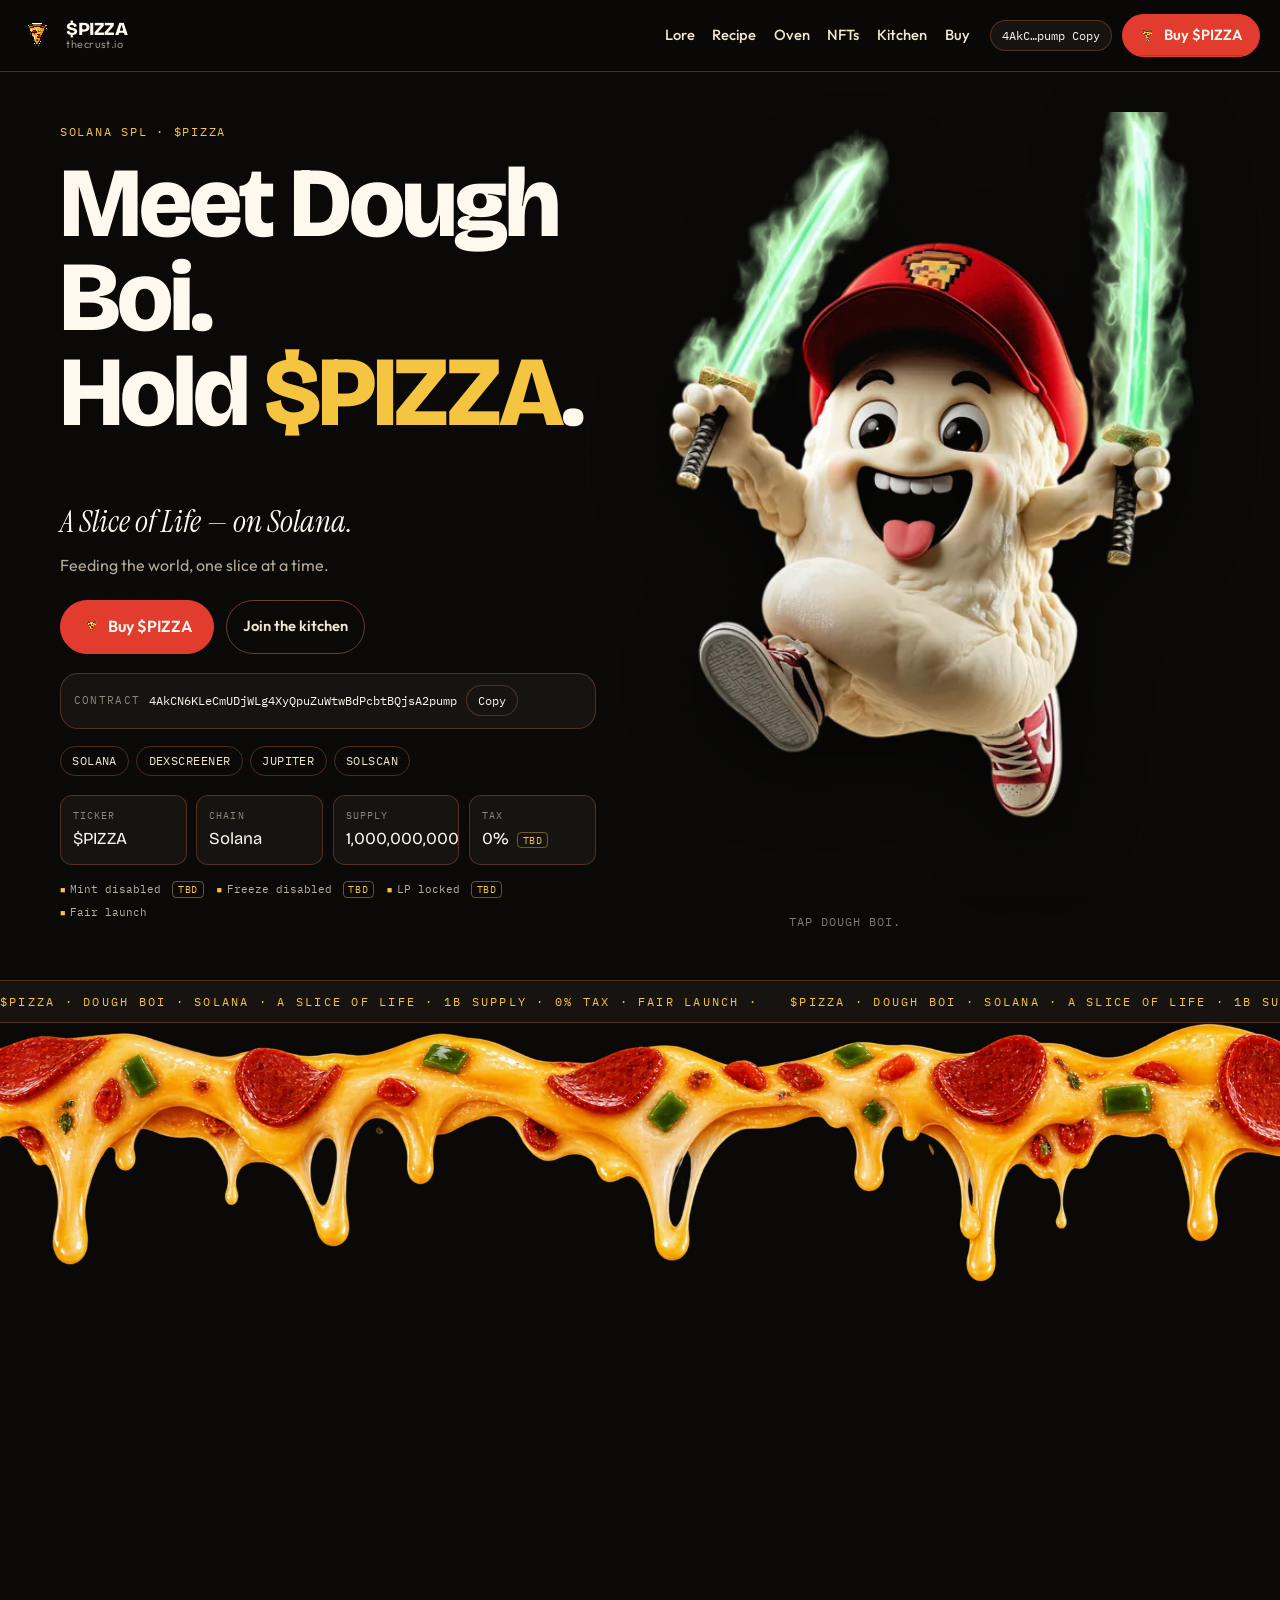
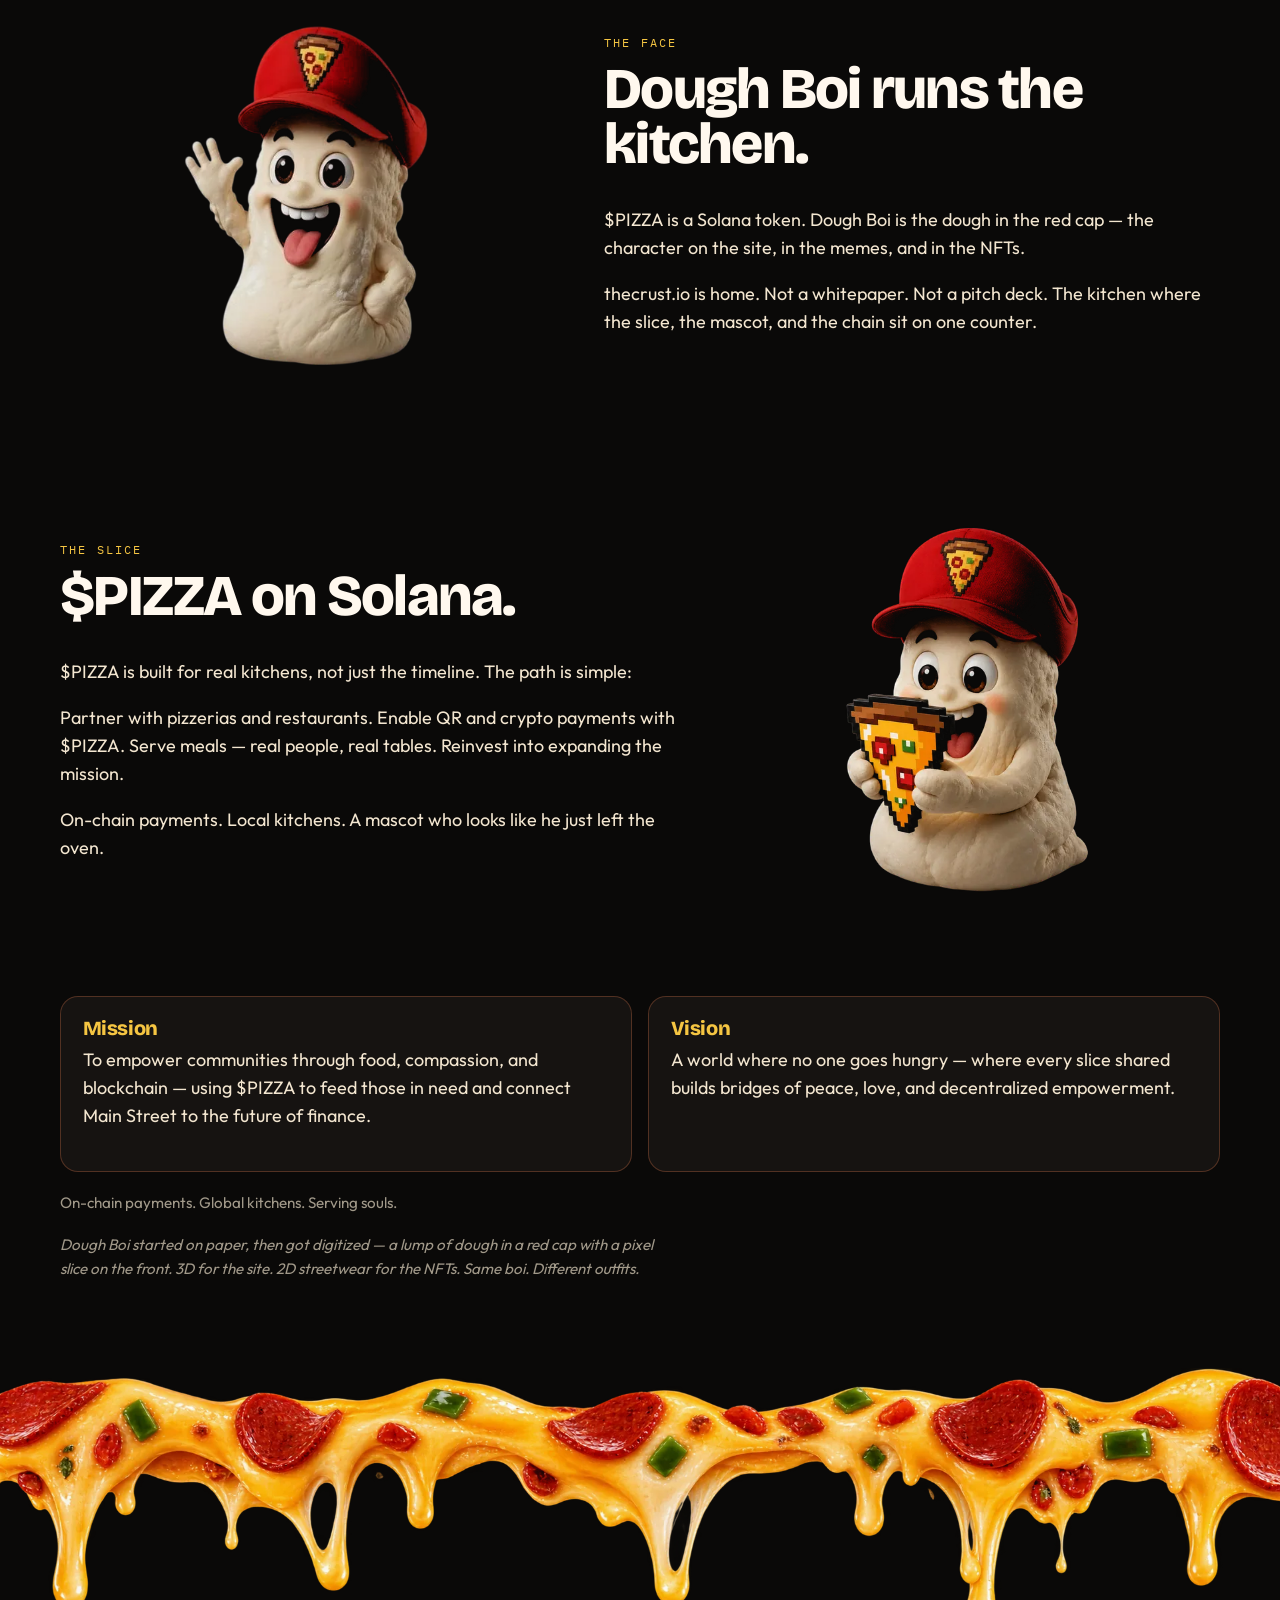
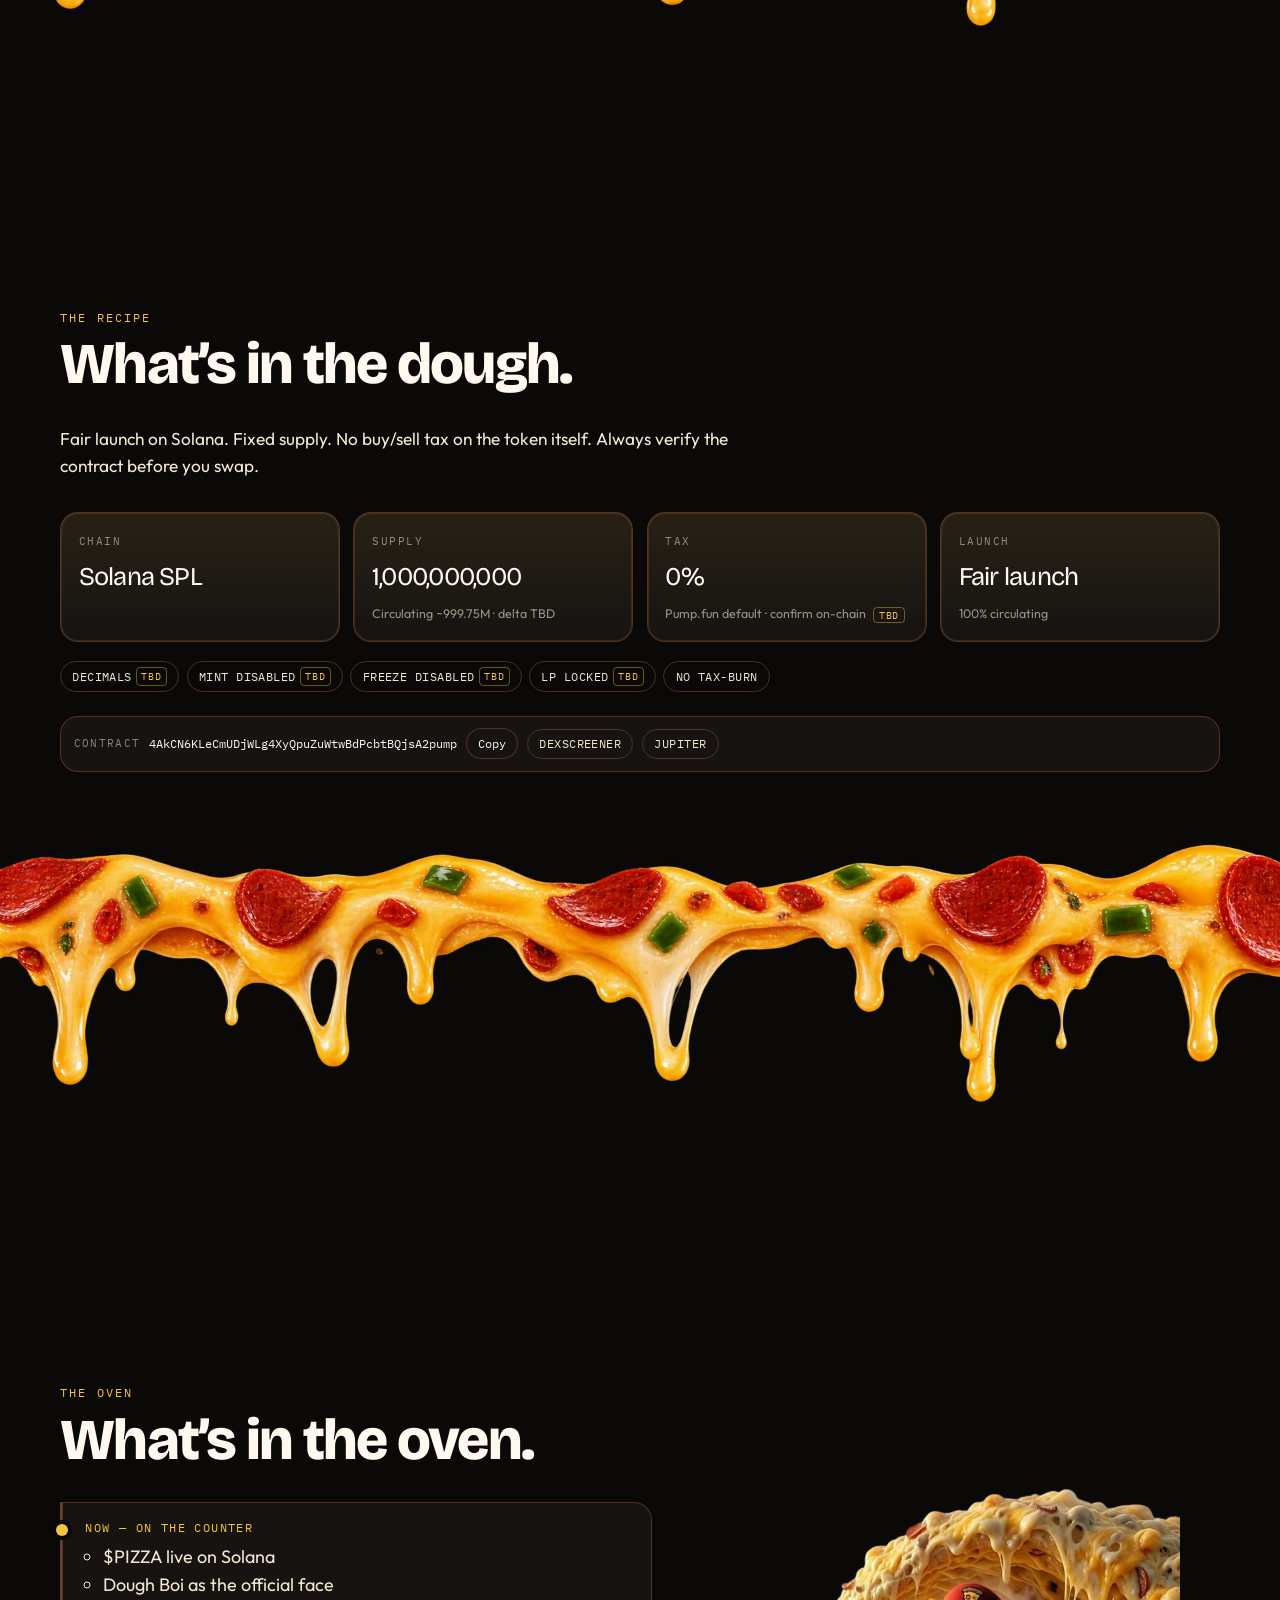
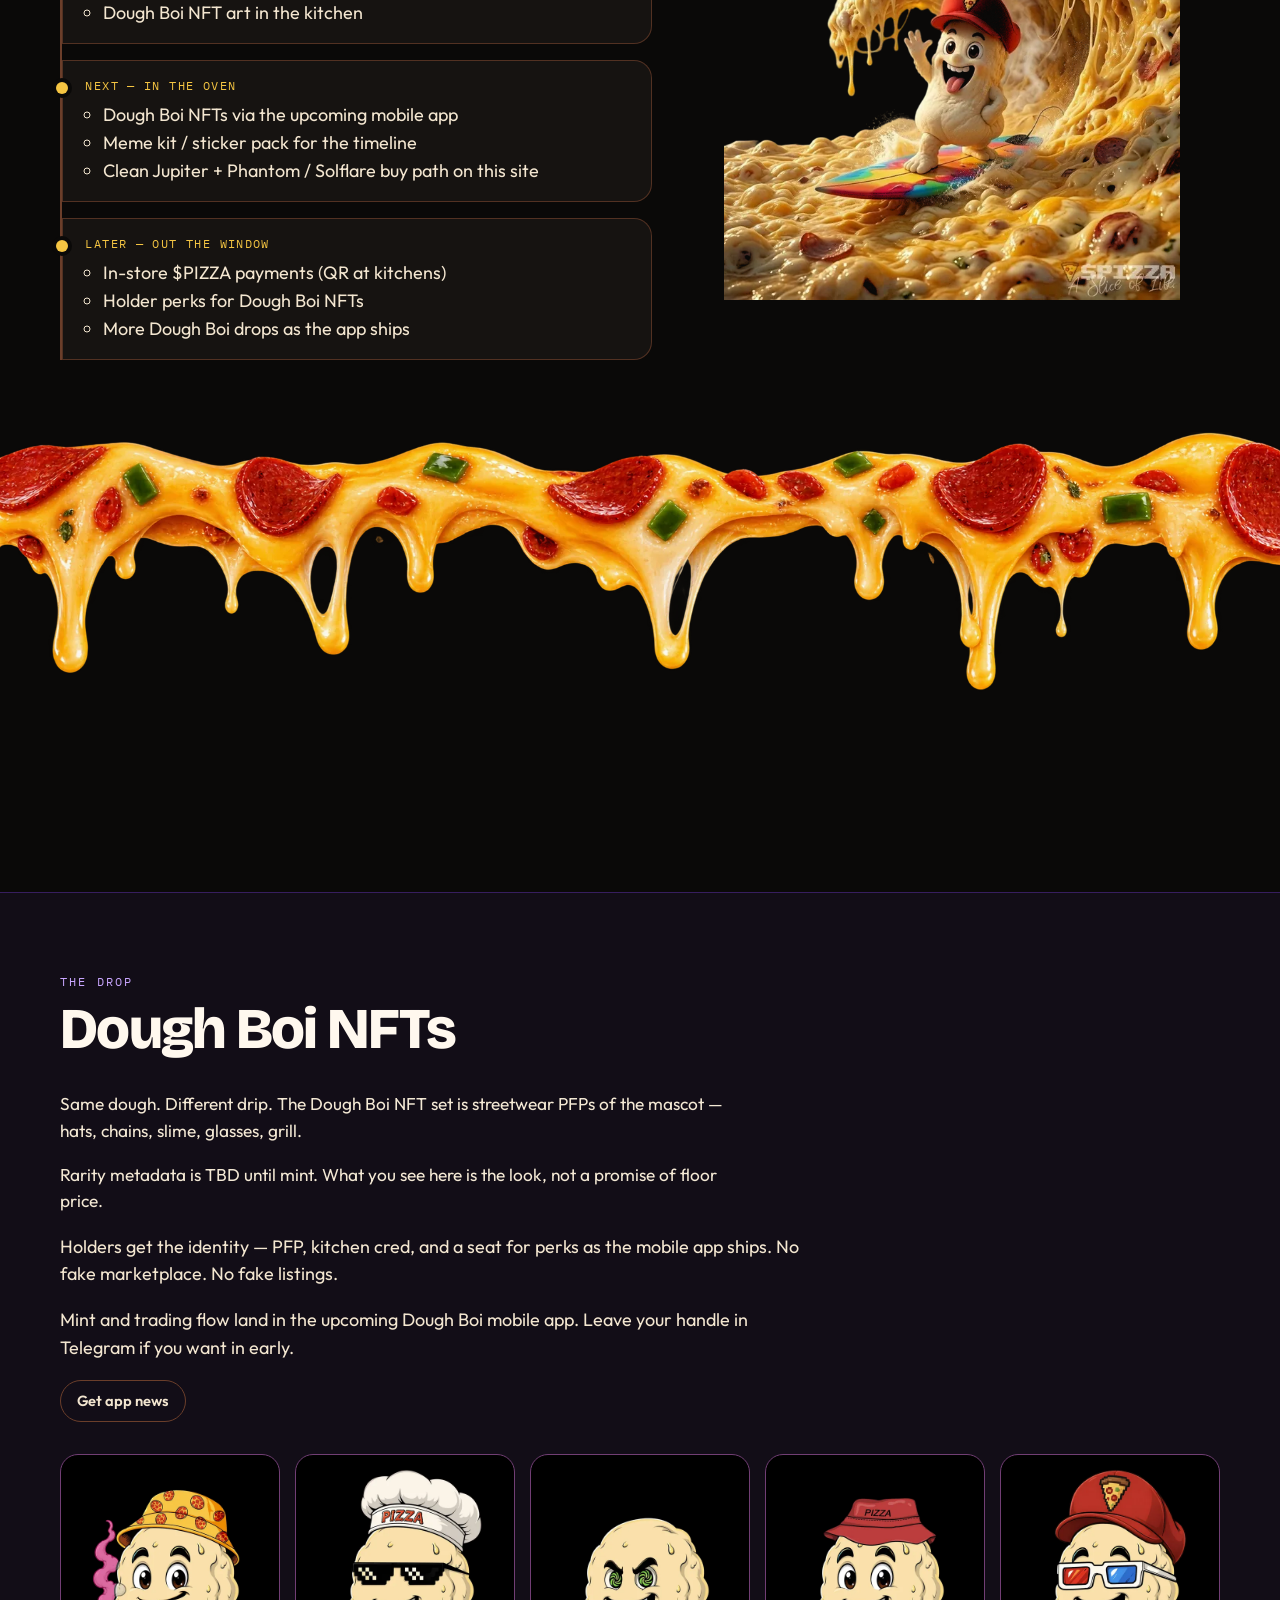
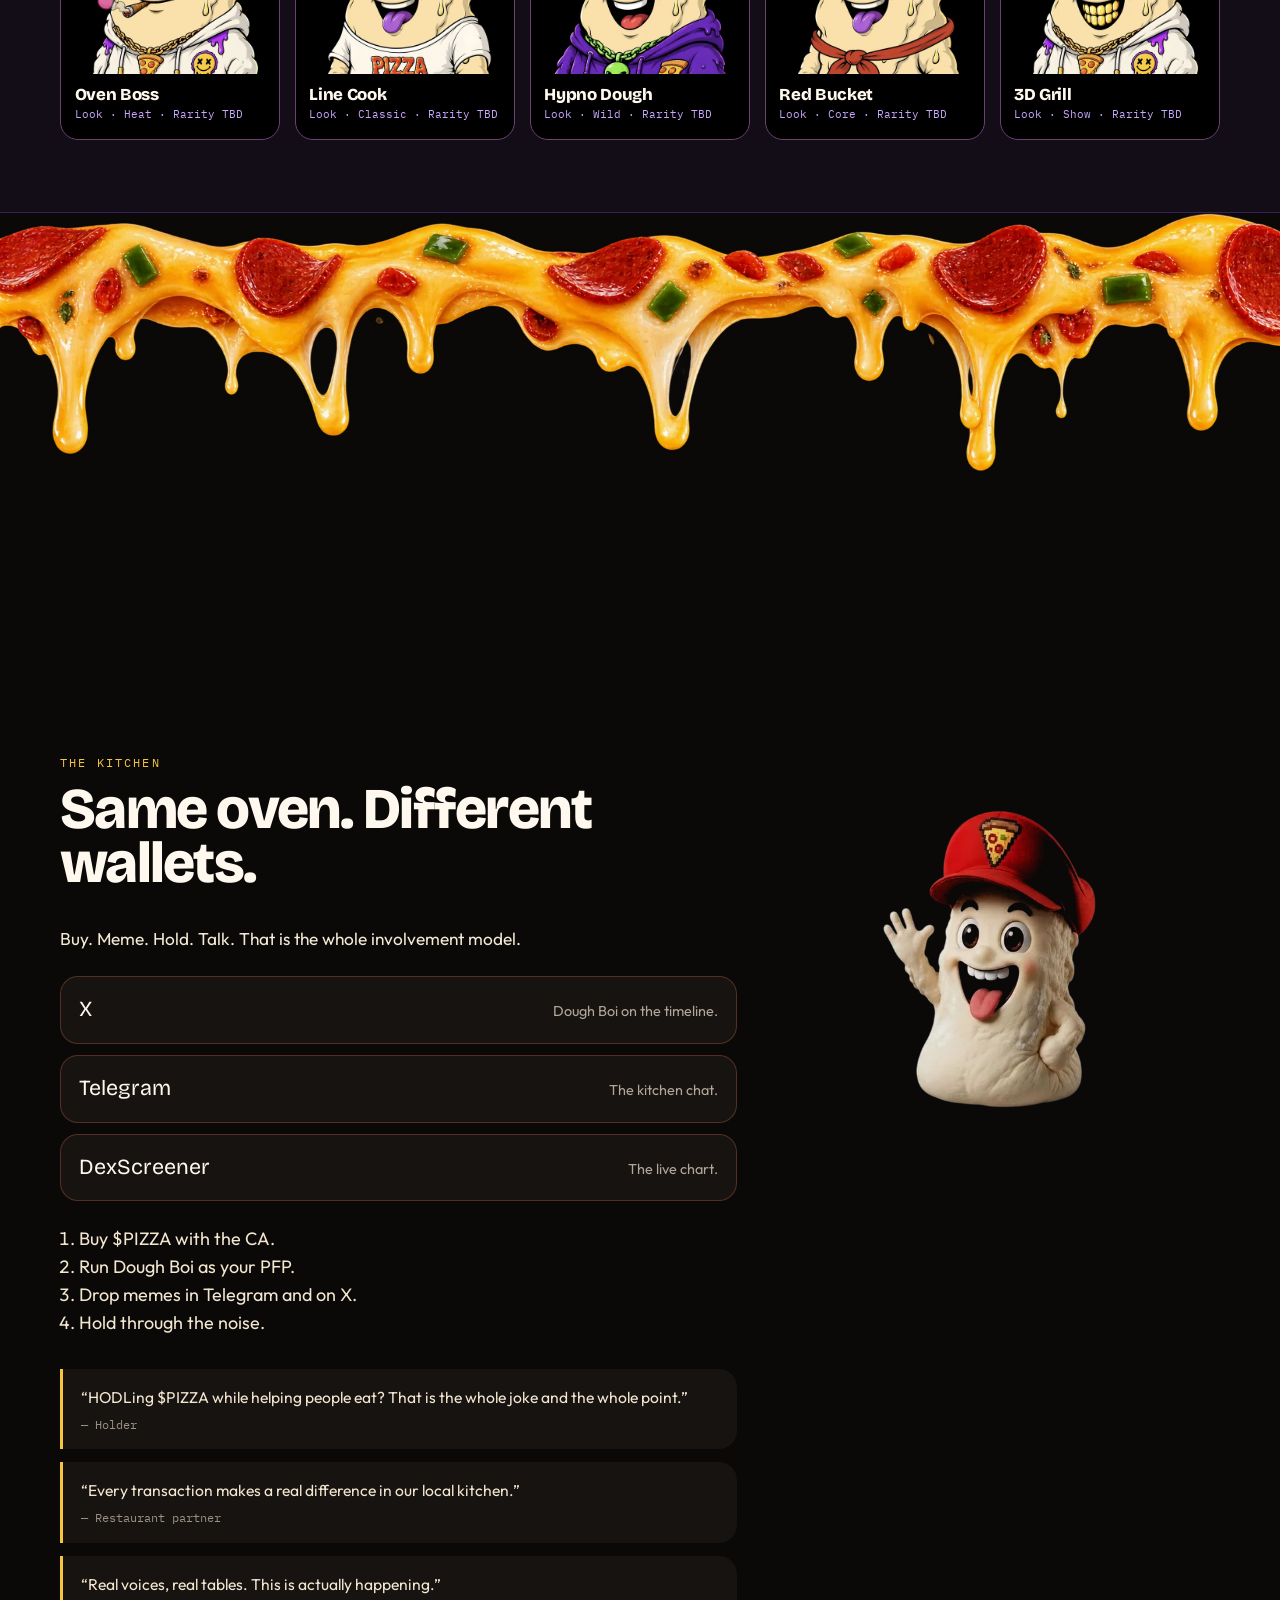
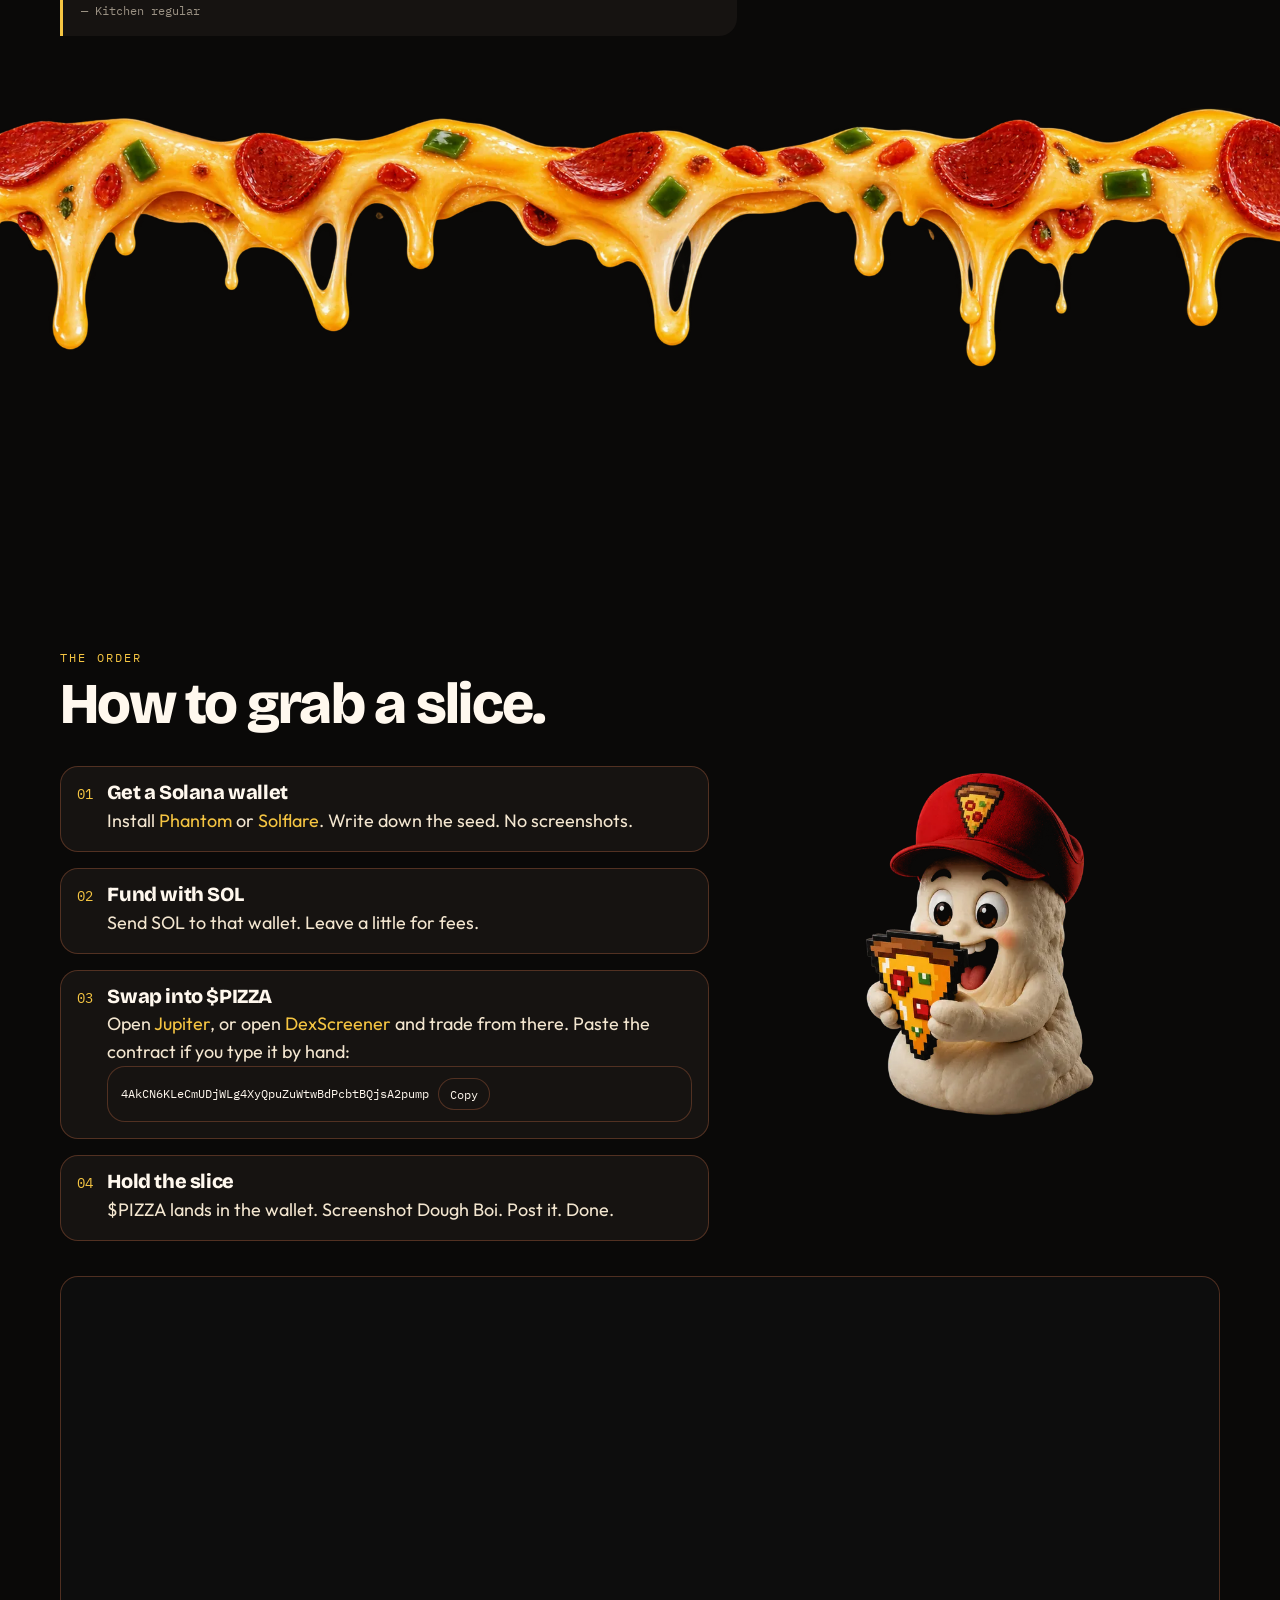
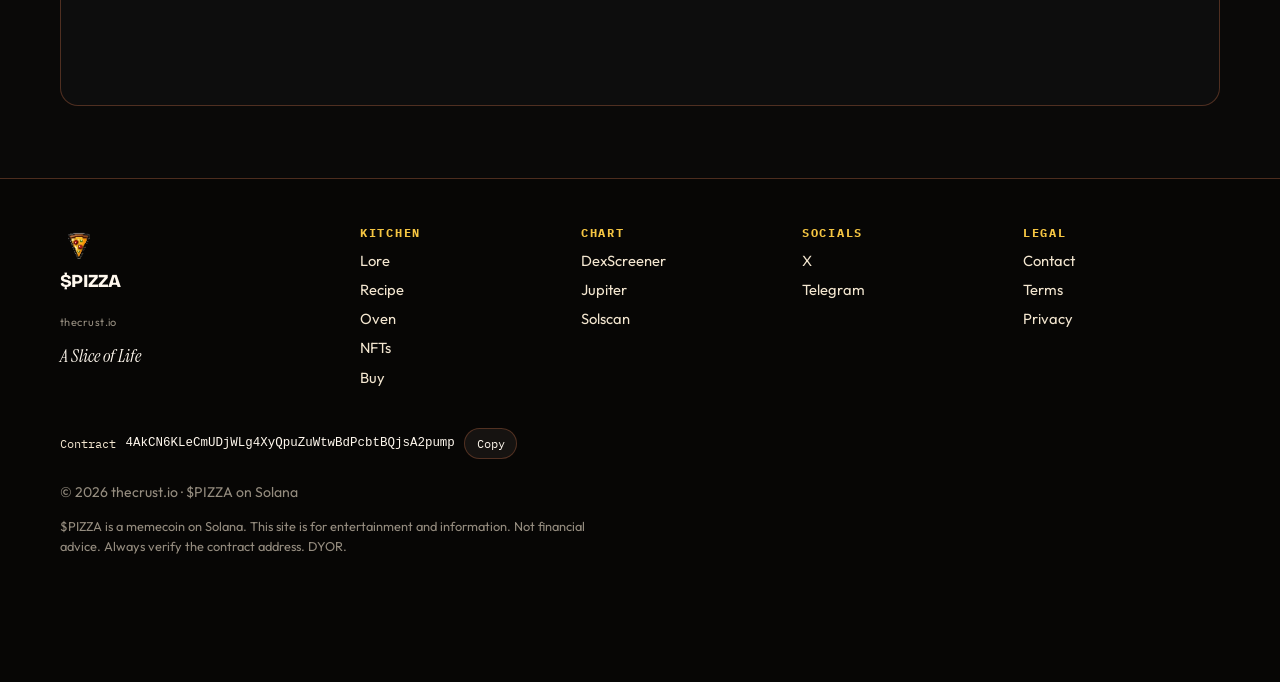
==== index.html @ a343c105 "Add thecrust.io $PIZZA landing site with Dough Boi branding. Static site for the Solana memecoin wit" ====
<!DOCTYPE html>
<html lang="en">
<head>
  <meta charset="UTF-8">
  <meta name="viewport" content="width=device-width, initial-scale=1.0">
  <title>$PIZZA · Dough Boi · thecrust.io</title>
  <meta name="description" content="Dough Boi runs the kitchen. $PIZZA on Solana. A Slice of Life. Buy on Jupiter, meet the mascot, see the Dough Boi NFTs.">
  <meta name="theme-color" content="#0A0908">
  <meta property="og:title" content="Meet Dough Boi. Hold $PIZZA.">
  <meta property="og:description" content="Dough Boi runs the kitchen. $PIZZA on Solana. A Slice of Life.">
  <meta property="og:type" content="website">
  <meta property="og:url" content="https://thecrust.io">
  <meta property="og:image" content="[data-uri]">
  <meta name="twitter:card" content="summary_large_image">
  <meta name="twitter:title" content="Meet Dough Boi. Hold $PIZZA.">
  <meta name="twitter:description" content="$PIZZA on Solana. A Slice of Life.">
  <link rel="icon" type="image/webp" href="[data-uri]">
  <link rel="apple-touch-icon" href="[data-uri]">
  <link rel="manifest" href="assets/site.webmanifest">
  <link rel="preload" as="image" href="[data-uri]" type="image/webp">
  <link rel="preconnect" href="https://fonts.googleapis.com">
  <link rel="preconnect" href="https://fonts.gstatic.com" crossorigin>
  <link href="https://fonts.googleapis.com/css2?family=Bricolage+Grotesque:opsz,wght@12..96,700;12..96,800&family=IBM+Plex+Mono:wght@400;500&family=Instrument+Serif:ital@0;1&family=Outfit:wght@400;500;600&display=swap" rel="stylesheet">
  <link rel="stylesheet" href="./css/styles.css">
  <link rel="stylesheet" href="css/styles.css">
  <style>
:root {
  --oven: #0a0908;
  --charcoal: #161311;
  --cream: #f3e6d0;
  --crust: #6b3e2a;
  --red: #e23c2f;
  --pepperoni: #b42318;
  --gold: #f5c542;
  --flour: #fff8ee;
  --lime: #7cff4a;
  --slime: #7b3fe4;
  --max: 1160px;
  --nav-h: 72px;
  --radius: 18px;
  --hair: 1px solid color-mix(in srgb, var(--crust) 70%, transparent);
  --ease: 150ms ease;
  --font-display: "Bricolage Grotesque", "Arial Black", sans-serif;
  --font-body: "Outfit", system-ui, sans-serif;
  --font-serif: "Instrument Serif", Georgia, serif;
  --font-mono: "IBM Plex Mono", ui-monospace, monospace;
}

*,
*::before,
*::after {
  box-sizing: border-box;
}

html {
  scroll-behavior: smooth;
}

body {
  margin: 0;
  background: var(--oven);
  color: var(--cream);
  font-family: var(--font-body);
  font-size: 18px;
  line-height: 1.55;
  overflow-x: hidden;
}

img {
  max-width: 100%;
  height: auto;
  display: block;
}

a {
  color: var(--gold);
  text-decoration: none;
}

a:hover {
  color: var(--flour);
}

h1, h2, h3, h4 {
  font-family: var(--font-display);
  font-weight: 800;
  letter-spacing: -0.03em;
  color: var(--flour);
  line-height: 0.95;
  margin: 0 0 0.6em;
}

h1 { font-size: clamp(3rem, 8vw, 6.2rem); }
h2 { font-size: clamp(2.1rem, 4.5vw, 3.6rem); }
h3 { font-size: 1.25rem; letter-spacing: -0.02em; }

p { margin: 0 0 1em; max-width: 62ch; }

.gold { color: var(--gold); }

.skip {
  position: absolute;
  left: -999px;
  top: 0;
  background: var(--red);
  color: var(--flour);
  padding: 0.5rem 1rem;
  z-index: 100;
}

.skip:focus { left: 1rem; top: 1rem; }

.flour {
  pointer-events: none;
  position: fixed;
  inset: 0;
  z-index: 1;
  opacity: 0.04;
  background-image: radial-gradient(circle, rgba(255, 248, 238, 0.4) 0.55px, transparent 0.65px);
  background-size: 3px 3px;
}

main {
  position: relative;
  z-index: 2;
}

.slash {
  pointer-events: none;
  position: fixed;
  inset: 0;
  z-index: 40;
  background: linear-gradient(115deg, transparent 42%, var(--lime) 50%, transparent 58%);
  opacity: 0;
  transform: translateX(-30%);
  animation: slash 480ms ease-out 200ms 1 forwards;
}

@keyframes slash {
  0% { opacity: 0; transform: translateX(-40%); }
  35% { opacity: 0.55; }
  100% { opacity: 0; transform: translateX(40%); }
}

.wrap {
  width: min(var(--max), calc(100% - 2.5rem));
  margin-inline: auto;
}

.nav {
  position: sticky;
  top: 0;
  z-index: 50;
  height: var(--nav-h);
  background: color-mix(in srgb, var(--oven) 92%, transparent);
  backdrop-filter: blur(14px);
  border-bottom: var(--hair);
}

.nav__inner {
  height: 100%;
  width: min(1240px, calc(100% - 1.5rem));
  margin-inline: auto;
  display: flex;
  align-items: center;
  gap: 1.25rem;
}

.brand {
  display: flex;
  align-items: center;
  gap: 0.65rem;
  color: var(--flour);
  flex-shrink: 0;
}

.brand__mark {
  width: 36px;
  height: 36px;
  image-rendering: pixelated;
  animation: blink 10s steps(1) infinite;
}

@keyframes blink {
  0%, 92%, 100% { filter: none; }
  94% { filter: brightness(2.4) saturate(1.3); }
}

.brand__text { display: flex; flex-direction: column; line-height: 1.05; }
.brand__ticker {
  font-family: var(--font-display);
  font-weight: 800;
  letter-spacing: -0.04em;
  font-size: 1.15rem;
  color: var(--flour);
}
.brand__site {
  font-size: 11px;
  color: color-mix(in srgb, var(--cream) 60%, transparent);
  letter-spacing: 0.04em;
}

.nav__links {
  display: flex;
  gap: 1.1rem;
  margin-left: auto;
}

.nav__links a {
  color: var(--cream);
  font-size: 0.92rem;
  font-weight: 500;
}

.nav__links a:hover { color: var(--gold); }

.nav__actions {
  display: flex;
  align-items: center;
  gap: 0.6rem;
}

.nav__toggle {
  display: none;
  width: 40px;
  height: 40px;
  border: var(--hair);
  background: transparent;
  border-radius: 10px;
  flex-direction: column;
  justify-content: center;
  align-items: center;
  gap: 6px;
  cursor: pointer;
}

.nav__toggle span {
  width: 16px;
  height: 1.5px;
  background: var(--cream);
}

.btn {
  position: relative;
  display: inline-flex;
  align-items: center;
  gap: 0.45rem;
  border-radius: 999px;
  padding: 0.55rem 1rem;
  font-family: var(--font-body);
  font-weight: 600;
  font-size: 0.92rem;
  border: 1px solid transparent;
  overflow: hidden;
  isolation: isolate;
  white-space: nowrap;
}

.btn img { width: 18px; height: 18px; image-rendering: pixelated; }

.btn--buy {
  background: var(--red);
  color: var(--flour);
  border-color: var(--red);
}

.btn--buy::before {
  content: "";
  position: absolute;
  inset: 0;
  background: var(--pepperoni);
  transform: translateY(100%);
  transition: transform var(--ease);
  z-index: -1;
}

.btn--buy:hover { color: var(--flour); }
.btn--buy:hover::before { transform: translateY(0); }

.btn--ghost {
  background: transparent;
  color: var(--cream);
  border-color: var(--crust);
}

.btn--ghost:hover {
  color: var(--flour);
  border-color: var(--gold);
}

.btn--lg { padding: 0.85rem 1.35rem; font-size: 1rem; }

.ca-chip {
  display: inline-flex;
  align-items: center;
  gap: 0.45rem;
  border: var(--hair);
  background: var(--charcoal);
  color: var(--flour);
  font-family: var(--font-mono);
  font-size: 0.75rem;
  padding: 0.45rem 0.7rem;
  border-radius: 999px;
  cursor: pointer;
}

.ca-chip.is-copied {
  border-color: var(--lime);
  color: var(--lime);
}

.chip {
  display: inline-flex;
  align-items: center;
  border: var(--hair);
  border-radius: 999px;
  padding: 0.3rem 0.7rem;
  color: var(--cream);
  font-family: var(--font-mono);
  font-size: 0.72rem;
  letter-spacing: 0.04em;
  text-transform: uppercase;
}

.chip:hover { border-color: var(--gold); color: var(--gold); }
.chip--static { list-style: none; cursor: default; }

.chips {
  display: flex;
  flex-wrap: wrap;
  gap: 0.45rem;
  margin: 1.1rem 0 0;
  padding: 0;
}

.tbd {
  font-family: var(--font-mono);
  font-size: 0.62rem;
  letter-spacing: 0.08em;
  color: var(--gold);
  border: 1px solid color-mix(in srgb, var(--gold) 40%, transparent);
  border-radius: 4px;
  padding: 0.05rem 0.28rem;
  margin-left: 0.25rem;
  vertical-align: middle;
}

.hero {
  min-height: calc(100svh - var(--nav-h));
  display: flex;
  align-items: center;
  padding: 2.5rem 0 3rem;
}

.hero__grid {
  display: grid;
  grid-template-columns: 0.95fr 1.05fr;
  gap: 2rem;
  align-items: center;
}

.eyebrow {
  font-family: var(--font-mono);
  font-size: 0.78rem;
  letter-spacing: 0.14em;
  text-transform: uppercase;
  color: var(--gold);
  margin-bottom: 1rem;
}

.tagline {
  font-family: var(--font-serif);
  font-style: italic;
  font-size: clamp(1.4rem, 2.4vw, 2rem);
  color: var(--flour);
  max-width: none;
  margin: 0.4rem 0 0.35rem;
}

.heritage {
  color: color-mix(in srgb, var(--cream) 72%, transparent);
  font-size: 1rem;
}

.hero__ctas {
  display: flex;
  flex-wrap: wrap;
  gap: 0.7rem;
  margin: 1.4rem 0 1.2rem;
}

.ca-block {
  display: flex;
  flex-wrap: wrap;
  align-items: center;
  gap: 0.55rem;
  padding: 0.7rem 0.8rem;
  background: var(--charcoal);
  border: var(--hair);
  border-radius: var(--radius);
}

.ca-block__label {
  font-family: var(--font-mono);
  font-size: 0.68rem;
  letter-spacing: 0.12em;
  text-transform: uppercase;
  color: color-mix(in srgb, var(--cream) 55%, transparent);
}

.ca-block__addr {
  font-family: var(--font-mono);
  font-size: 0.72rem;
  color: var(--flour);
  word-break: break-all;
}

.ca-block--wide { margin-top: 1.5rem; }

.stats {
  display: grid;
  grid-template-columns: repeat(4, minmax(0, 1fr));
  gap: 0.6rem;
  margin: 1.2rem 0 0;
}

.stats div {
  border: var(--hair);
  border-radius: 12px;
  padding: 0.7rem 0.75rem;
  background: var(--charcoal);
}

.stats dt {
  font-family: var(--font-mono);
  font-size: 0.65rem;
  letter-spacing: 0.1em;
  text-transform: uppercase;
  color: color-mix(in srgb, var(--cream) 55%, transparent);
}

.stats dd {
  margin: 0.2rem 0 0;
  font-family: var(--font-display);
  font-size: 1.05rem;
  color: var(--flour);
}

.trust {
  display: flex;
  flex-wrap: wrap;
  gap: 0.4rem 0.8rem;
  padding: 0;
  margin: 1rem 0 0;
  list-style: none;
  font-family: var(--font-mono);
  font-size: 0.7rem;
  color: color-mix(in srgb, var(--cream) 75%, transparent);
}

.trust li::before {
  content: "■ ";
  color: var(--gold);
  font-size: 0.55rem;
}

.hero__stage { position: relative; text-align: center; }

.pose-stage {
  background: transparent;
  border: 0;
  padding: 0;
  cursor: pointer;
  width: 100%;
}

.pose-stage img {
  width: min(100%, 620px);
  margin-inline: auto;
  animation: breathe 4.5s ease-in-out infinite;
  filter: drop-shadow(0 24px 40px rgba(0, 0, 0, 0.45));
}

@keyframes breathe {
  0%, 100% { transform: scale(1, 1); }
  50% { transform: scale(1.025, 0.975); }
}

.pose-hint {
  font-family: var(--font-mono);
  font-size: 12px;
  letter-spacing: 0.08em;
  text-transform: uppercase;
  color: color-mix(in srgb, var(--cream) 50%, transparent);
  margin: 0.4rem 0 0;
}

.marquee {
  border-block: var(--hair);
  background: var(--charcoal);
  overflow: hidden;
}

.marquee__track {
  display: flex;
  width: max-content;
  animation: tape 28s linear infinite;
  font-family: var(--font-mono);
  font-size: 0.78rem;
  letter-spacing: 0.18em;
  text-transform: uppercase;
  color: var(--gold);
  padding: 0.7rem 0;
}

.marquee__track span { padding-right: 2rem; }
.marquee:hover .marquee__track { animation-play-state: paused; }

@keyframes tape {
  from { transform: translateX(0); }
  to { transform: translateX(-50%); }
}

.cheese-rule {
  width: 100%;
  line-height: 0;
  padding: 0;
}

.cheese-rule img {
  display: block;
  width: 100%;
  height: clamp(200px, 36vw, 520px);
  object-fit: contain;
  object-position: center top;
}

.section { padding: 5rem 0 4.5rem; }

.kicker {
  font-family: var(--font-mono);
  font-size: 0.75rem;
  letter-spacing: 0.18em;
  text-transform: uppercase;
  color: var(--gold);
  margin-bottom: 0.6rem;
}

.kicker--slime { color: #c9a6ff; }
.lead { font-size: 1.08rem; color: color-mix(in srgb, var(--cream) 90%, white); }

.band {
  display: grid;
  grid-template-columns: 0.9fr 1.1fr;
  gap: 2.5rem;
  align-items: center;
  margin-bottom: 3.5rem;
}

.band--flip { grid-template-columns: 1.1fr 0.9fr; }
.band__art img { width: min(100%, 460px); margin-inline: auto; }

.mission-grid {
  display: grid;
  grid-template-columns: 1fr 1fr;
  gap: 1rem;
}

.card {
  background: var(--charcoal);
  border: var(--hair);
  border-radius: var(--radius);
  padding: 1.4rem 1.35rem;
}

.card h3 { color: var(--gold); margin-bottom: 0.5rem; }

.quiet, .lore-note {
  color: color-mix(in srgb, var(--cream) 65%, transparent);
  font-size: 0.95rem;
  margin-top: 1.2rem;
}

.lore-note { font-style: italic; }

.recipe-board {
  display: grid;
  grid-template-columns: repeat(4, 1fr);
  gap: 0.85rem;
  margin: 2rem 0 1.2rem;
}

.ingredient {
  background: linear-gradient(180deg, color-mix(in srgb, var(--gold) 8%, var(--charcoal)), var(--charcoal));
  border: var(--hair);
  border-radius: var(--radius);
  padding: 1.3rem 1.1rem 1.1rem;
  box-shadow: inset 0 0 0 1px color-mix(in srgb, var(--gold) 12%, transparent);
}

.ingredient__name {
  display: block;
  font-family: var(--font-mono);
  font-size: 0.68rem;
  letter-spacing: 0.14em;
  text-transform: uppercase;
  color: color-mix(in srgb, var(--cream) 55%, transparent);
  margin-bottom: 0.45rem;
}

.ingredient__value {
  display: block;
  font-family: var(--font-display);
  font-size: clamp(1.3rem, 2vw, 1.7rem);
  color: var(--flour);
  letter-spacing: -0.03em;
}

.ingredient__note {
  display: block;
  margin-top: 0.45rem;
  font-size: 0.78rem;
  color: color-mix(in srgb, var(--cream) 60%, transparent);
}

.oven__grid {
  display: grid;
  grid-template-columns: 1.05fr 0.95fr;
  gap: 2rem;
  align-items: center;
}

.oven-track {
  list-style: none;
  padding: 0;
  margin: 2rem 0 0;
  display: grid;
  gap: 1rem;
  border-left: 2px solid var(--crust);
}

.oven-track > li {
  position: relative;
  padding: 1rem 0 1rem 1.4rem;
  background: var(--charcoal);
  border: var(--hair);
  border-radius: 0 var(--radius) var(--radius) 0;
}

.oven-track > li::before {
  content: "";
  position: absolute;
  left: -7px;
  top: 1.35rem;
  width: 12px;
  height: 12px;
  border-radius: 50%;
  background: var(--gold);
  box-shadow: 0 0 0 4px var(--oven);
}

.oven-track__phase {
  display: block;
  font-family: var(--font-mono);
  font-size: 0.72rem;
  letter-spacing: 0.12em;
  text-transform: uppercase;
  color: var(--gold);
  margin-bottom: 0.4rem;
}

.oven-track ul {
  margin: 0;
  padding-left: 1.1rem;
  color: var(--cream);
}

.oven__art img { width: min(100%, 560px); margin-inline: auto; }

.nfts {
  background: color-mix(in srgb, var(--slime) 7%, var(--oven));
  border-block: 1px solid color-mix(in srgb, var(--slime) 35%, transparent);
}

.nft-grid {
  display: grid;
  grid-template-columns: repeat(5, 1fr);
  gap: 0.9rem;
  margin-top: 2rem;
}

.nft-card {
  background: #000;
  border: 1px solid color-mix(in srgb, var(--slime) 40%, var(--crust));
  border-radius: var(--radius);
  overflow: hidden;
  transform-style: preserve-3d;
  transition: transform 80ms linear;
}

.nft-card__art { position: relative; }
.nft-card__art img { width: 100%; aspect-ratio: 1; object-fit: cover; }

.nft-card__traits {
  position: absolute;
  inset: auto 0.6rem 0.6rem;
  display: flex;
  flex-wrap: wrap;
  gap: 0.3rem;
  opacity: 0;
  transform: translateY(6px);
  transition: opacity 180ms ease, transform 180ms ease;
}

.nft-card:hover .nft-card__traits,
.nft-card:focus-within .nft-card__traits {
  opacity: 1;
  transform: none;
}

.nft-card__traits span {
  background: color-mix(in srgb, #000 70%, var(--slime));
  color: #efe7ff;
  font-family: var(--font-mono);
  font-size: 0.62rem;
  padding: 0.2rem 0.4rem;
  border-radius: 6px;
}

.nft-card__meta { padding: 0.8rem 0.85rem 1rem; }
.nft-card__meta h3 { margin: 0 0 0.2rem; font-size: 1.05rem; }
.nft-card__meta p {
  margin: 0;
  font-family: var(--font-mono);
  font-size: 0.68rem;
  color: #c9a6ff;
}

.kitchen__grid {
  display: grid;
  grid-template-columns: 1.2fr 0.8fr;
  gap: 2rem;
  align-items: start;
}

.kitchen-links {
  display: grid;
  gap: 0.7rem;
  margin: 1.5rem 0;
}

.kitchen-link {
  display: flex;
  justify-content: space-between;
  gap: 1rem;
  align-items: baseline;
  padding: 1rem 1.1rem;
  background: var(--charcoal);
  border: var(--hair);
  border-radius: var(--radius);
  color: var(--flour);
}

.kitchen-link:hover { border-color: var(--gold); color: var(--flour); }
.kitchen-link__name { font-family: var(--font-display); font-size: 1.35rem; }
.kitchen-link__desc {
  font-size: 0.9rem;
  color: color-mix(in srgb, var(--cream) 70%, transparent);
}

.involve { padding-left: 1.2rem; margin: 0 0 2rem; }

.quotes { display: grid; gap: 0.8rem; }

blockquote {
  margin: 0;
  padding: 1rem 1.1rem;
  background: var(--charcoal);
  border-left: 3px solid var(--gold);
  border-radius: 0 var(--radius) var(--radius) 0;
}

blockquote p { margin: 0 0 0.4rem; font-size: 0.98rem; }
blockquote footer {
  font-family: var(--font-mono);
  font-size: 0.72rem;
  color: color-mix(in srgb, var(--cream) 60%, transparent);
}

.kitchen__art img { width: min(100%, 380px); margin-inline: auto; }

.buy__grid {
  display: grid;
  grid-template-columns: 1.15fr 0.85fr;
  gap: 2rem;
  align-items: center;
}

.order-steps {
  list-style: none;
  padding: 0;
  margin: 1.5rem 0 0;
  display: grid;
  gap: 1rem;
}

.order-steps li {
  display: grid;
  grid-template-columns: auto 1fr;
  gap: 0.9rem;
  padding: 1rem;
  background: var(--charcoal);
  border: var(--hair);
  border-radius: var(--radius);
}

.order-steps__n {
  font-family: var(--font-mono);
  color: var(--gold);
  font-size: 0.9rem;
}

.order-steps h3 { margin-bottom: 0.3rem; }
.order-steps p { margin: 0; }
.buy__art img { width: min(100%, 480px); margin-inline: auto; }

.chart-frame {
  margin-top: 2.2rem;
  border: var(--hair);
  border-radius: var(--radius);
  overflow: hidden;
  background: #0d0d0d;
}

.chart-frame iframe {
  width: 100%;
  height: 420px;
  border: 0;
}

.footer {
  border-top: var(--hair);
  padding: 3rem 0 7rem;
  background: #070605;
}

.footer__grid {
  display: grid;
  grid-template-columns: 1.4fr repeat(4, 1fr);
  gap: 1.5rem;
}

.footer h4 {
  font-size: 0.78rem;
  font-family: var(--font-mono);
  letter-spacing: 0.14em;
  text-transform: uppercase;
  color: var(--gold);
  margin-bottom: 0.7rem;
}

.footer a {
  display: block;
  color: var(--cream);
  margin-bottom: 0.4rem;
  font-size: 0.92rem;
}

.footer .tagline { margin-top: 0.35rem; font-size: 1.15rem; }

.footer__ca {
  display: flex;
  flex-wrap: wrap;
  align-items: center;
  gap: 0.6rem;
  margin-top: 2rem;
  font-family: var(--font-mono);
  font-size: 0.78rem;
}

.footer__ca code { color: var(--flour); word-break: break-all; }

.footer__bottom {
  margin-top: 1.4rem;
  color: color-mix(in srgb, var(--cream) 60%, transparent);
  font-size: 0.88rem;
}

.disclaimer { font-size: 0.8rem; max-width: 70ch; }

.dock {
  display: none;
  position: fixed;
  left: 0.75rem;
  right: 0.75rem;
  bottom: 0.75rem;
  z-index: 60;
  background: color-mix(in srgb, var(--oven) 92%, transparent);
  backdrop-filter: blur(12px);
  border: var(--hair);
  border-radius: 999px;
  padding: 0.4rem;
  gap: 0.4rem;
  justify-content: space-between;
  align-items: center;
}

.dock .btn--buy {
  flex: 1;
  justify-content: center;
}

.legal-page { padding: 4rem 0 6rem; }
.legal-page h1 { font-size: clamp(2.2rem, 5vw, 3.4rem); }

@media (max-width: 1100px) {
  .hero__grid,
  .band,
  .band--flip,
  .oven__grid,
  .kitchen__grid,
  .buy__grid {
    grid-template-columns: 1fr;
  }

  .nft-grid { grid-template-columns: repeat(3, 1fr); }
  .recipe-board { grid-template-columns: 1fr 1fr; }
  .stats { grid-template-columns: 1fr 1fr; }
  .nav__links { display: none; }
  .nav.open .nav__links {
    display: flex;
    position: absolute;
    top: var(--nav-h);
    left: 0;
    right: 0;
    flex-direction: column;
    gap: 0.2rem;
    padding: 1rem 1.2rem 1.2rem;
    background: var(--oven);
    border-bottom: var(--hair);
  }
  .nav__toggle { display: flex; }
  .band--flip .band__copy { order: 1; }
  .band--flip .band__art { order: 2; }
}

@media (max-width: 720px) {
  .nft-grid { grid-template-columns: 1fr 1fr; }
  .mission-grid,
  .recipe-board,
  .footer__grid { grid-template-columns: 1fr; }
  .nav__actions .ca-chip { display: none; }
  .dock { display: flex; }
  .hero { padding-top: 1.4rem; }
  .pose-stage img { width: min(100%, 420px); }
  body { padding-bottom: 4.5rem; }
}

@media (prefers-reduced-motion: reduce) {
  html { scroll-behavior: auto; }
  .slash, .pose-stage img, .marquee__track, .brand__mark { animation: none; }
  .nft-card { transform: none !important; }
}

  </style>
</head>
<body>
  <a class="skip" href="#main">Skip to content</a>

  <div class="flour" aria-hidden="true"></div>
  <div class="slash" aria-hidden="true"></div>

  <header class="nav" id="top">
    <div class="nav__inner">
      <a class="brand" href="#top">
        <img class="brand__mark" src="[data-uri]" alt="" width="36" height="36">
        <span class="brand__text">
          <span class="brand__ticker">$PIZZA</span>
          <span class="brand__site">thecrust.io</span>
        </span>
      </a>

      <nav class="nav__links" id="nav-links" aria-label="Primary">
        <a href="#lore">Lore</a>
        <a href="#recipe">Recipe</a>
        <a href="#oven">Oven</a>
        <a href="#nfts">NFTs</a>
        <a href="#kitchen">Kitchen</a>
        <a href="#buy">Buy</a>
      </nav>

      <div class="nav__actions">
        <button class="ca-chip" type="button" data-copy-ca title="Copy contract">
          <span class="ca-chip__addr">4AkC…pump</span>
          <span class="ca-chip__label">Copy</span>
        </button>
        <a class="btn btn--buy" href="https://jup.ag/swap/SOL-4AkCN6KLeCmUDjWLg4XyQpuZuWtwBdPcbtBQjsA2pump" target="_blank" rel="noopener noreferrer">
          <img src="[data-uri]" alt="" width="18" height="18">
          Buy $PIZZA
        </a>
        <button class="nav__toggle" type="button" aria-expanded="false" aria-controls="nav-links" aria-label="Menu">
          <span></span><span></span>
        </button>
      </div>
    </div>
  </header>

  <main id="main">
    <section class="hero">
      <div class="wrap hero__grid">
        <div class="hero__copy">
          <p class="eyebrow">Solana SPL · $PIZZA</p>
          <h1>
            Meet Dough Boi.<br>
            Hold <span class="gold">$PIZZA</span>.
          </h1>
          <p class="tagline">A Slice of Life — on Solana.</p>
          <p class="heritage">Feeding the world, one slice at a time.</p>

          <div class="hero__ctas">
            <a class="btn btn--buy btn--lg" href="https://jup.ag/swap/SOL-4AkCN6KLeCmUDjWLg4XyQpuZuWtwBdPcbtBQjsA2pump" target="_blank" rel="noopener noreferrer">
              <img src="[data-uri]" alt="" width="18" height="18">
              Buy $PIZZA
            </a>
            <a class="btn btn--ghost" href="https://t.me/+PrL-wbxrW39kODBk" target="_blank" rel="noopener noreferrer">Join the kitchen</a>
          </div>

          <div class="ca-block">
            <span class="ca-block__label">Contract</span>
            <code class="ca-block__addr">4AkCN6KLeCmUDjWLg4XyQpuZuWtwBdPcbtBQjsA2pump</code>
            <button class="ca-chip" type="button" data-copy-ca>Copy</button>
          </div>

          <div class="chips">
            <a class="chip" href="https://solscan.io/token/4AkCN6KLeCmUDjWLg4XyQpuZuWtwBdPcbtBQjsA2pump" target="_blank" rel="noopener noreferrer">Solana</a>
            <a class="chip" href="https://dexscreener.com/solana/7ytnie16mzq7vcaaz52ogubgu3nhff49luypvt5e8jkz" target="_blank" rel="noopener noreferrer">DexScreener</a>
            <a class="chip" href="https://jup.ag/swap/SOL-4AkCN6KLeCmUDjWLg4XyQpuZuWtwBdPcbtBQjsA2pump" target="_blank" rel="noopener noreferrer">Jupiter</a>
            <a class="chip" href="https://solscan.io/token/4AkCN6KLeCmUDjWLg4XyQpuZuWtwBdPcbtBQjsA2pump" target="_blank" rel="noopener noreferrer">Solscan</a>
          </div>

          <dl class="stats">
            <div><dt>Ticker</dt><dd>$PIZZA</dd></div>
            <div><dt>Chain</dt><dd>Solana</dd></div>
            <div><dt>Supply</dt><dd>1,000,000,000</dd></div>
            <div><dt>Tax</dt><dd>0% <span class="tbd">TBD</span></dd></div>
          </dl>

          <ul class="trust">
            <li>Mint disabled <span class="tbd">TBD</span></li>
            <li>Freeze disabled <span class="tbd">TBD</span></li>
            <li>LP locked <span class="tbd">TBD</span></li>
            <li>Fair launch</li>
          </ul>
        </div>

        <div class="hero__stage">
          <button class="pose-stage" type="button" id="pose-stage" aria-label="Tap Dough Boi to change pose">
            <img id="pose-img" src="[data-uri]" alt="Dough Boi jumping with neon green katanas, red cap, dough body" width="640" height="850">
          </button>
          <p class="pose-hint">Tap Dough Boi.</p>
        </div>
      </div>
    </section>

    <div class="marquee" aria-hidden="true">
      <div class="marquee__track">
        <span>$PIZZA · DOUGH BOI · SOLANA · A SLICE OF LIFE · 1B SUPPLY · 0% TAX · FAIR LAUNCH · </span>
        <span>$PIZZA · DOUGH BOI · SOLANA · A SLICE OF LIFE · 1B SUPPLY · 0% TAX · FAIR LAUNCH · </span>
      </div>
    </div>

    <div class="cheese-rule" aria-hidden="true"><img src="[data-uri]" alt=""></div>

    <section class="section lore" id="lore">
      <div class="wrap">
        <article class="band">
          <figure class="band__art">
            <img src="[data-uri]" alt="Dough Boi waving, red cap with pixel pizza" width="640" height="640">
          </figure>
          <div class="band__copy">
            <p class="kicker">The face</p>
            <h2>Dough Boi runs the kitchen.</h2>
            <p>$PIZZA is a Solana token. Dough Boi is the dough in the red cap — the character on the site, in the memes, and in the NFTs.</p>
            <p>thecrust.io is home. Not a whitepaper. Not a pitch deck. The kitchen where the slice, the mascot, and the chain sit on one counter.</p>
          </div>
        </article>

        <article class="band band--flip">
          <div class="band__copy">
            <p class="kicker">The slice</p>
            <h2>$PIZZA on Solana.</h2>
            <p>$PIZZA is built for real kitchens, not just the timeline. The path is simple:</p>
            <p>Partner with pizzerias and restaurants. Enable QR and crypto payments with $PIZZA. Serve meals — real people, real tables. Reinvest into expanding the mission.</p>
            <p>On-chain payments. Local kitchens. A mascot who looks like he just left the oven.</p>
          </div>
          <figure class="band__art">
            <img src="[data-uri]" alt="Dough Boi holding an 8-bit pizza slice" width="640" height="640">
          </figure>
        </article>

        <div class="mission-grid">
          <article class="card">
            <h3>Mission</h3>
            <p>To empower communities through food, compassion, and blockchain — using $PIZZA to feed those in need and connect Main Street to the future of finance.</p>
          </article>
          <article class="card">
            <h3>Vision</h3>
            <p>A world where no one goes hungry — where every slice shared builds bridges of peace, love, and decentralized empowerment.</p>
          </article>
        </div>
        <p class="quiet">On-chain payments. Global kitchens. Serving souls.</p>
        <p class="lore-note">Dough Boi started on paper, then got digitized — a lump of dough in a red cap with a pixel slice on the front. 3D for the site. 2D streetwear for the NFTs. Same boi. Different outfits.</p>
      </div>
    </section>

    <div class="cheese-rule" aria-hidden="true"><img src="[data-uri]" alt=""></div>

    <section class="section recipe" id="recipe">
      <div class="wrap">
        <p class="kicker">The recipe</p>
        <h2>What’s in the dough.</h2>
        <p class="lead">Fair launch on Solana. Fixed supply. No buy/sell tax on the token itself. Always verify the contract before you swap.</p>

        <div class="recipe-board">
          <article class="ingredient">
            <span class="ingredient__name">Chain</span>
            <a class="ingredient__value" href="https://solscan.io/token/4AkCN6KLeCmUDjWLg4XyQpuZuWtwBdPcbtBQjsA2pump" target="_blank" rel="noopener noreferrer">Solana SPL</a>
          </article>
          <article class="ingredient">
            <span class="ingredient__name">Supply</span>
            <span class="ingredient__value">1,000,000,000</span>
            <span class="ingredient__note">Circulating ~999.75M · delta TBD</span>
          </article>
          <article class="ingredient">
            <span class="ingredient__name">Tax</span>
            <span class="ingredient__value">0%</span>
            <span class="ingredient__note">Pump.fun default · confirm on-chain <span class="tbd">TBD</span></span>
          </article>
          <article class="ingredient">
            <span class="ingredient__name">Launch</span>
            <span class="ingredient__value">Fair launch</span>
            <span class="ingredient__note">100% circulating</span>
          </article>
        </div>

        <ul class="chips chips--wrap">
          <li class="chip chip--static">Decimals <span class="tbd">TBD</span></li>
          <li class="chip chip--static">Mint disabled <span class="tbd">TBD</span></li>
          <li class="chip chip--static">Freeze disabled <span class="tbd">TBD</span></li>
          <li class="chip chip--static">LP locked <span class="tbd">TBD</span></li>
          <li class="chip chip--static">No tax-burn</li>
        </ul>

        <div class="ca-block ca-block--wide">
          <span class="ca-block__label">Contract</span>
          <code class="ca-block__addr">4AkCN6KLeCmUDjWLg4XyQpuZuWtwBdPcbtBQjsA2pump</code>
          <button class="ca-chip" type="button" data-copy-ca>Copy</button>
          <a class="chip" href="https://dexscreener.com/solana/7ytnie16mzq7vcaaz52ogubgu3nhff49luypvt5e8jkz" target="_blank" rel="noopener noreferrer">DexScreener</a>
          <a class="chip" href="https://jup.ag/swap/SOL-4AkCN6KLeCmUDjWLg4XyQpuZuWtwBdPcbtBQjsA2pump" target="_blank" rel="noopener noreferrer">Jupiter</a>
        </div>
      </div>
    </section>

    <div class="cheese-rule" aria-hidden="true"><img src="[data-uri]" alt=""></div>

    <section class="section oven" id="oven">
      <div class="wrap oven__grid">
        <div>
          <p class="kicker">The oven</p>
          <h2>What’s in the oven.</h2>
          <ol class="oven-track">
            <li>
              <span class="oven-track__phase">Now — On the counter</span>
              <ul>
                <li>$PIZZA live on Solana</li>
                <li>Dough Boi as the official face</li>
                <li>Dough Boi NFT art in the kitchen</li>
              </ul>
            </li>
            <li>
              <span class="oven-track__phase">Next — In the oven</span>
              <ul>
                <li>Dough Boi NFTs via the upcoming mobile app</li>
                <li>Meme kit / sticker pack for the timeline</li>
                <li>Clean Jupiter + Phantom / Solflare buy path on this site</li>
              </ul>
            </li>
            <li>
              <span class="oven-track__phase">Later — Out the window</span>
              <ul>
                <li>In-store $PIZZA payments (QR at kitchens)</li>
                <li>Holder perks for Dough Boi NFTs</li>
                <li>More Dough Boi drops as the app ships</li>
              </ul>
            </li>
          </ol>
        </div>
        <figure class="oven__art">
          <img src="[data-uri]" alt="Dough Boi surfing a melted-cheese wave, $PIZZA A Slice of Life" width="720" height="720">
        </figure>
      </div>
    </section>

    <div class="cheese-rule" aria-hidden="true"><img src="[data-uri]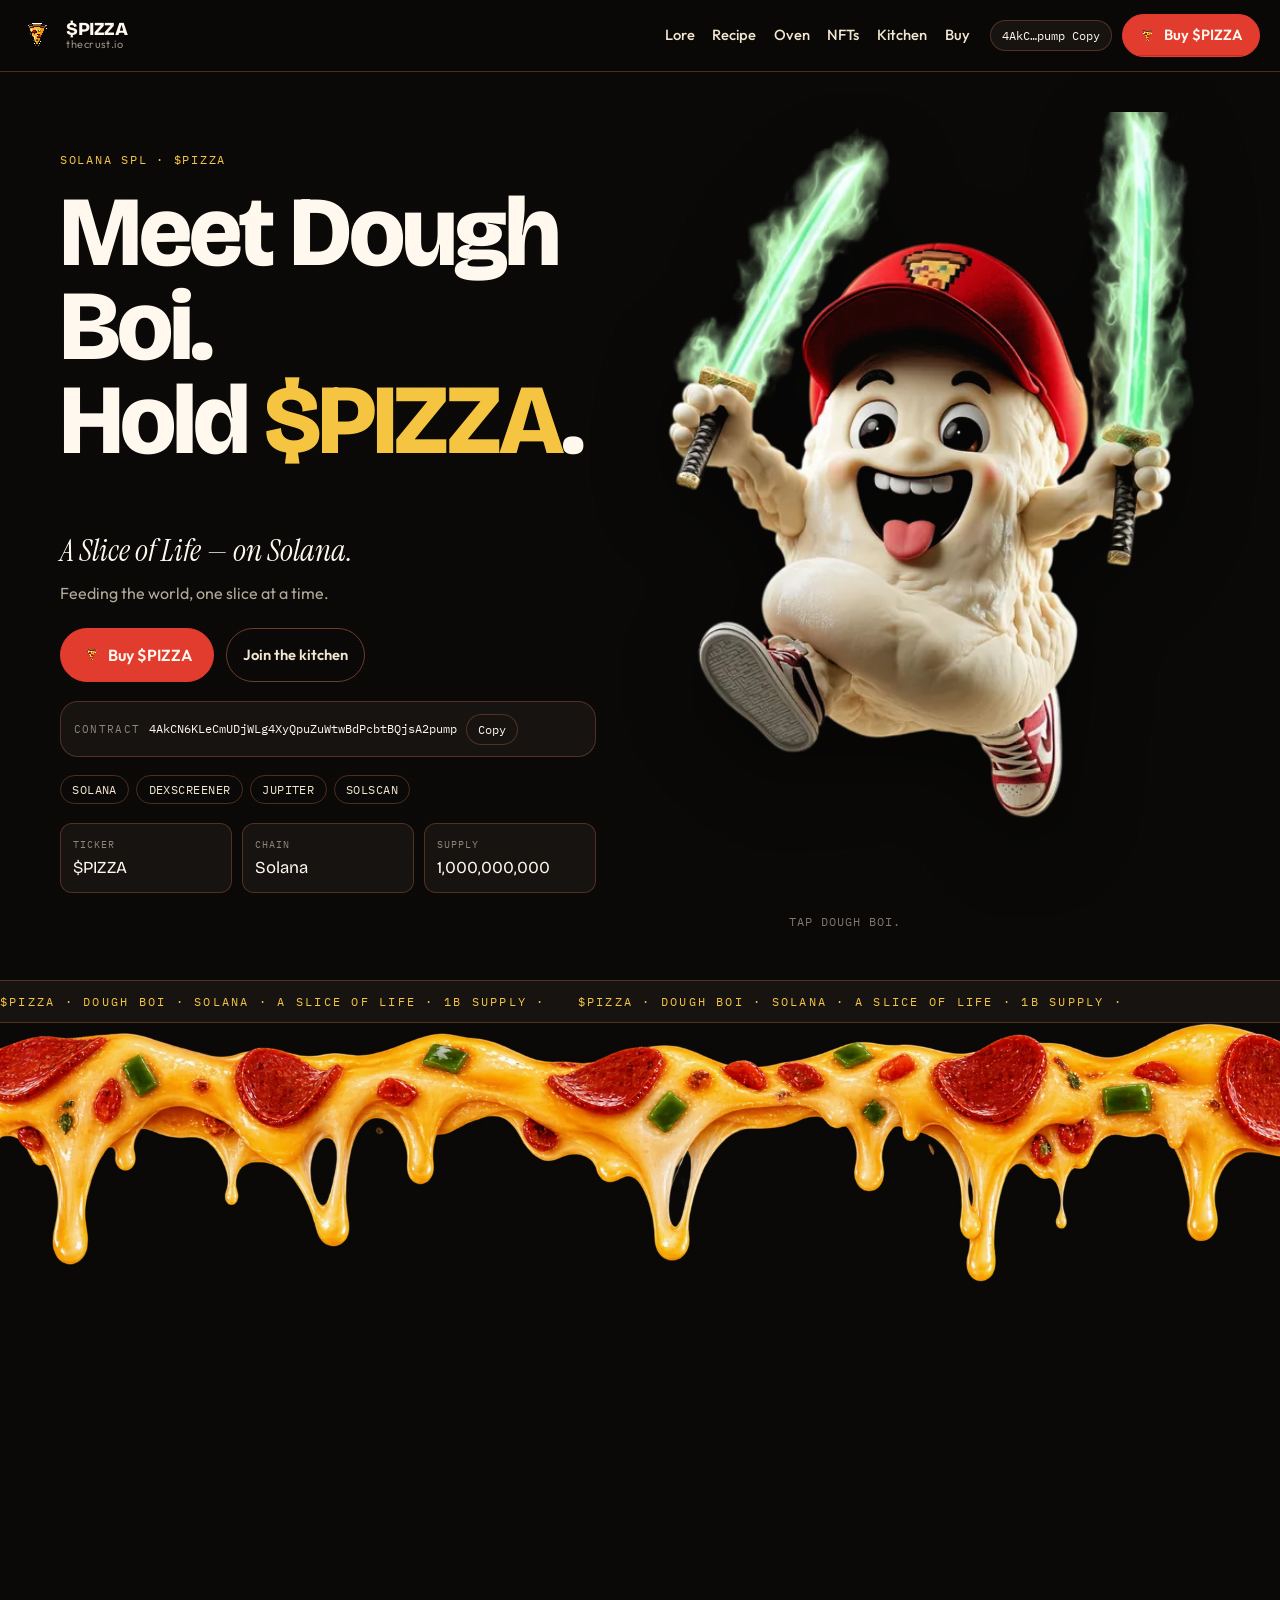
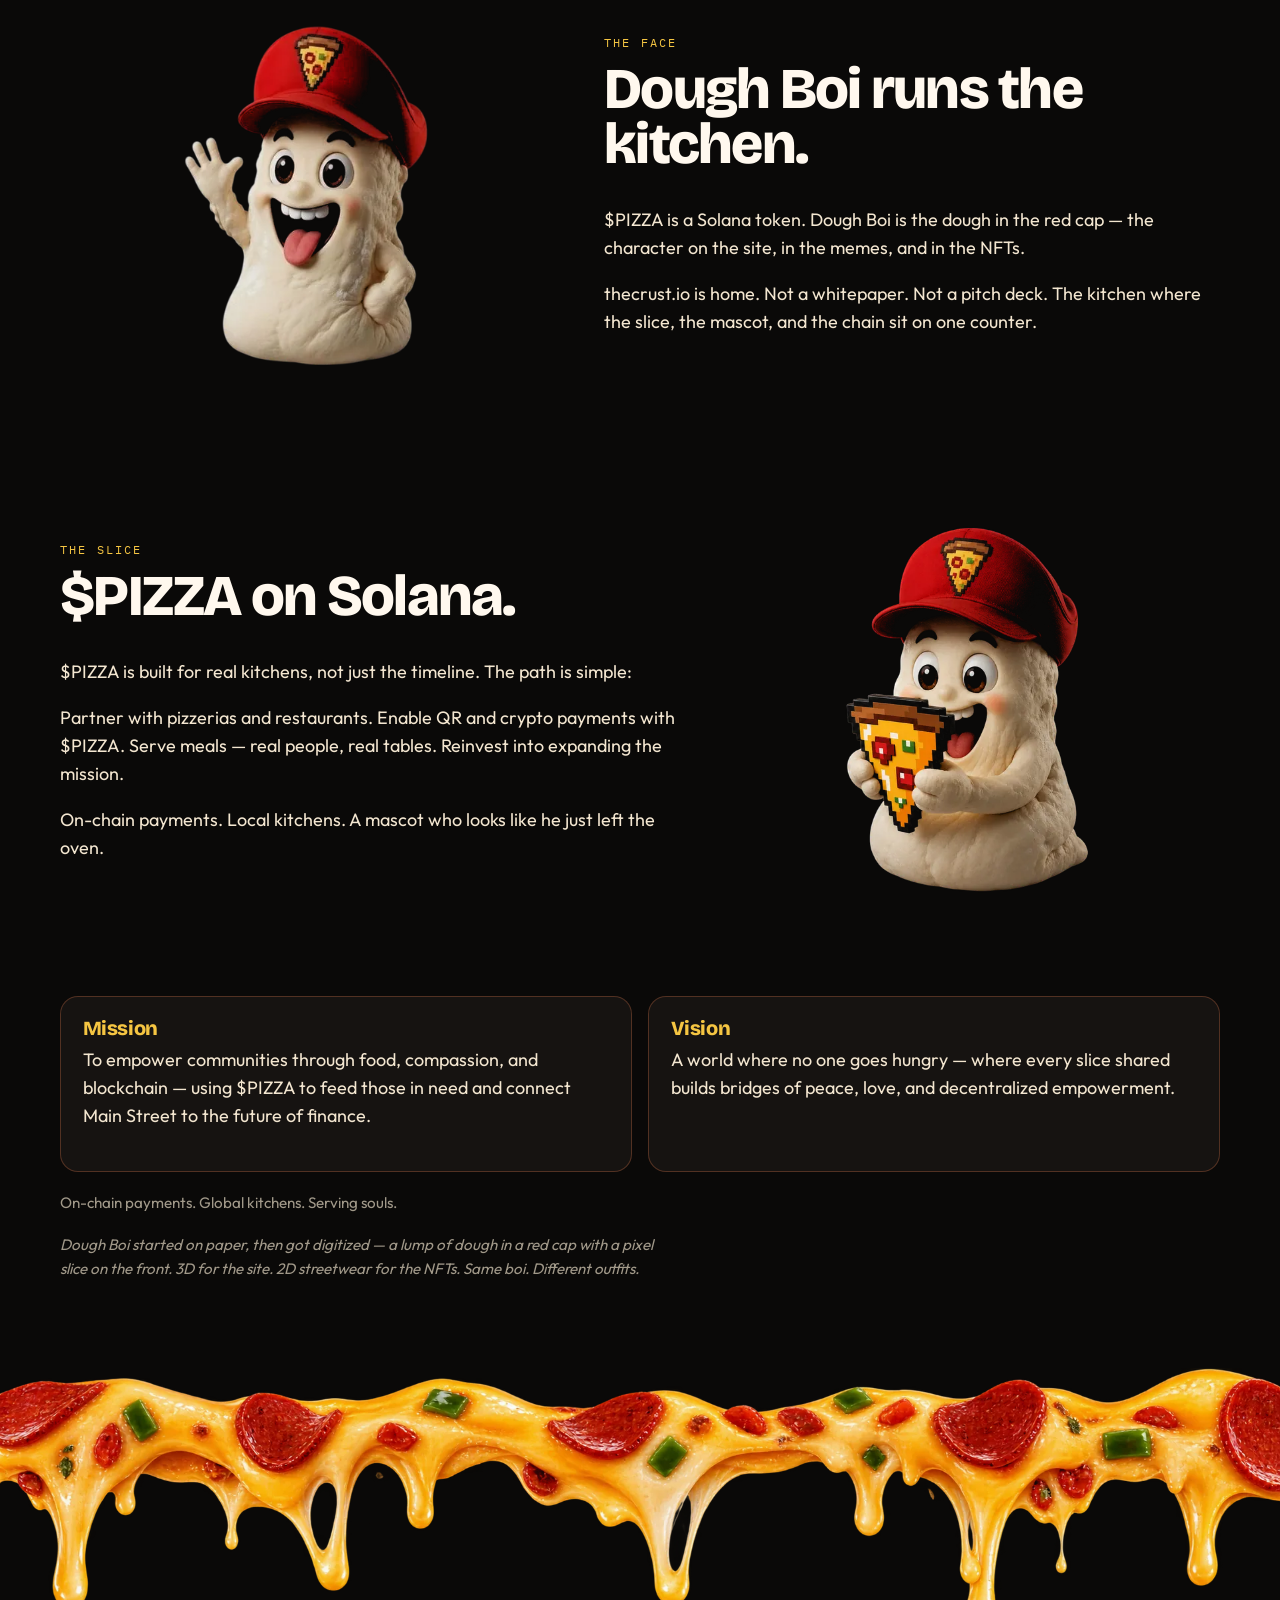
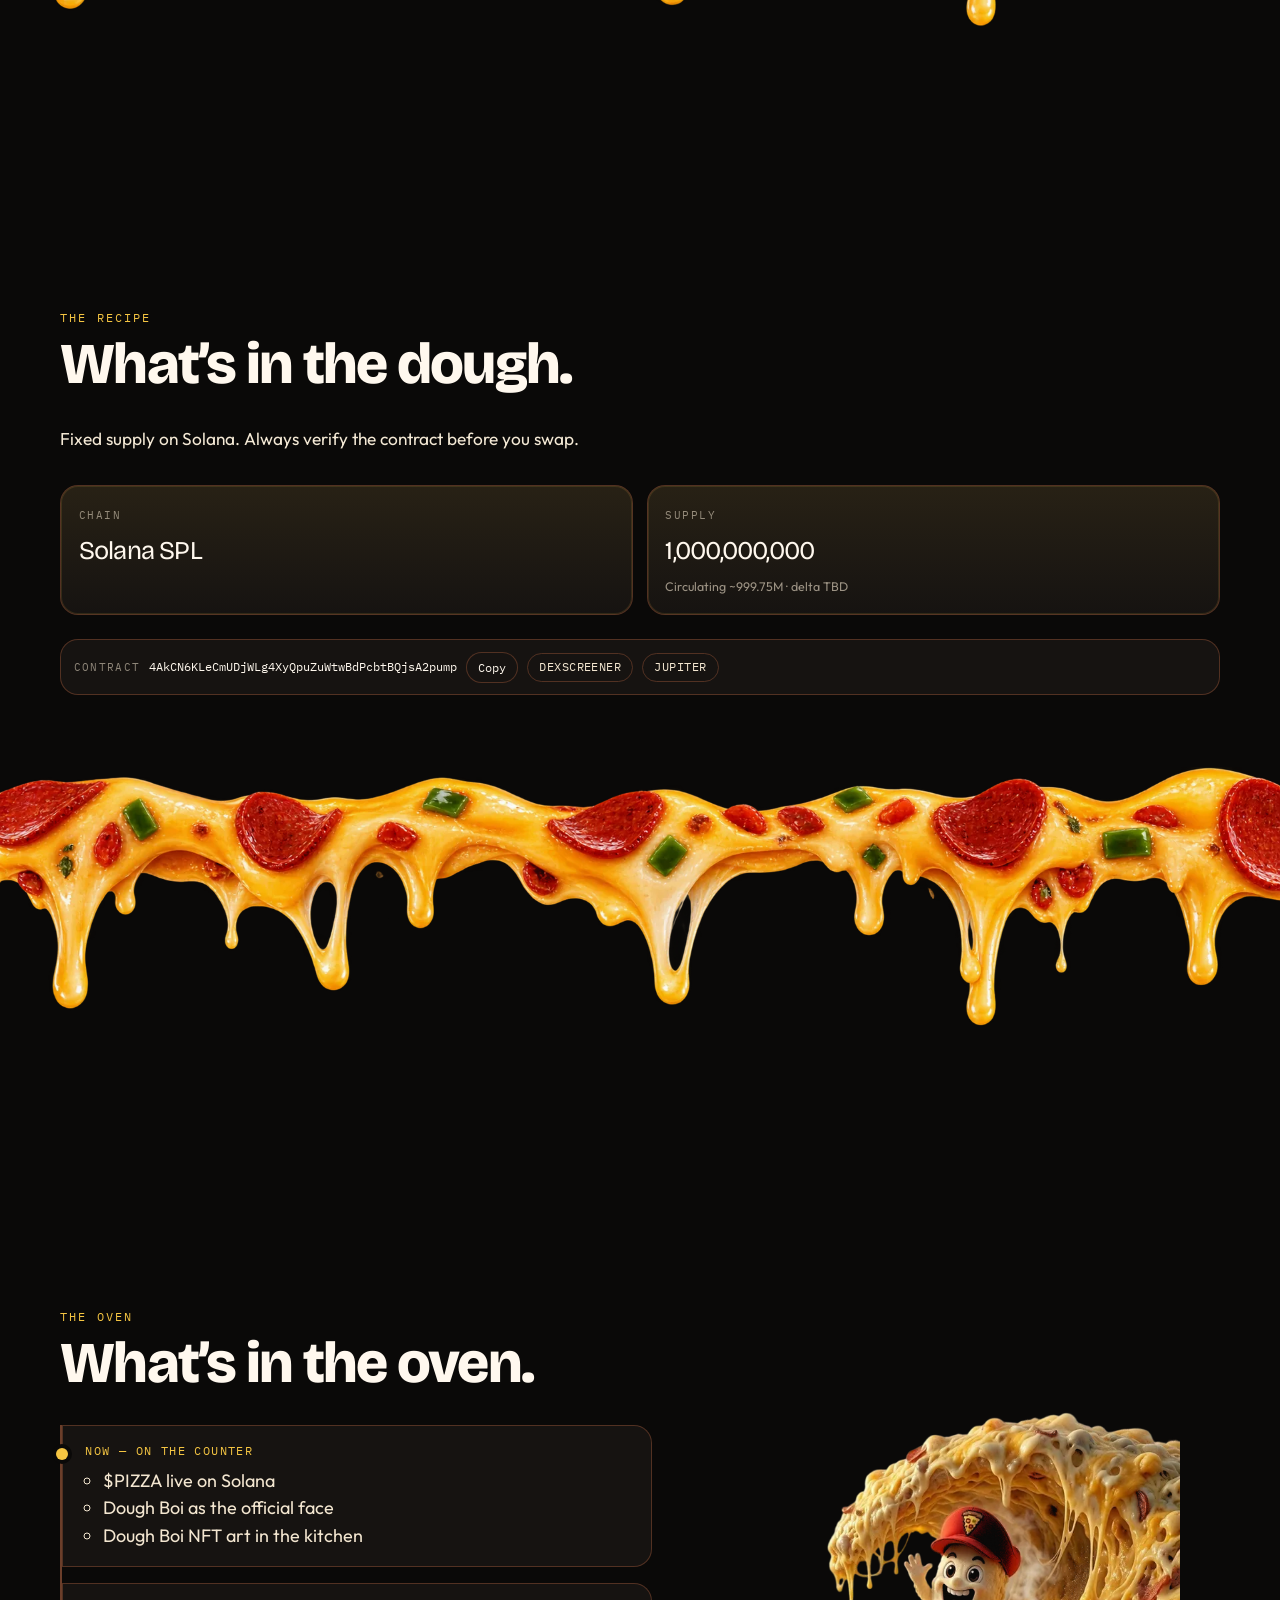
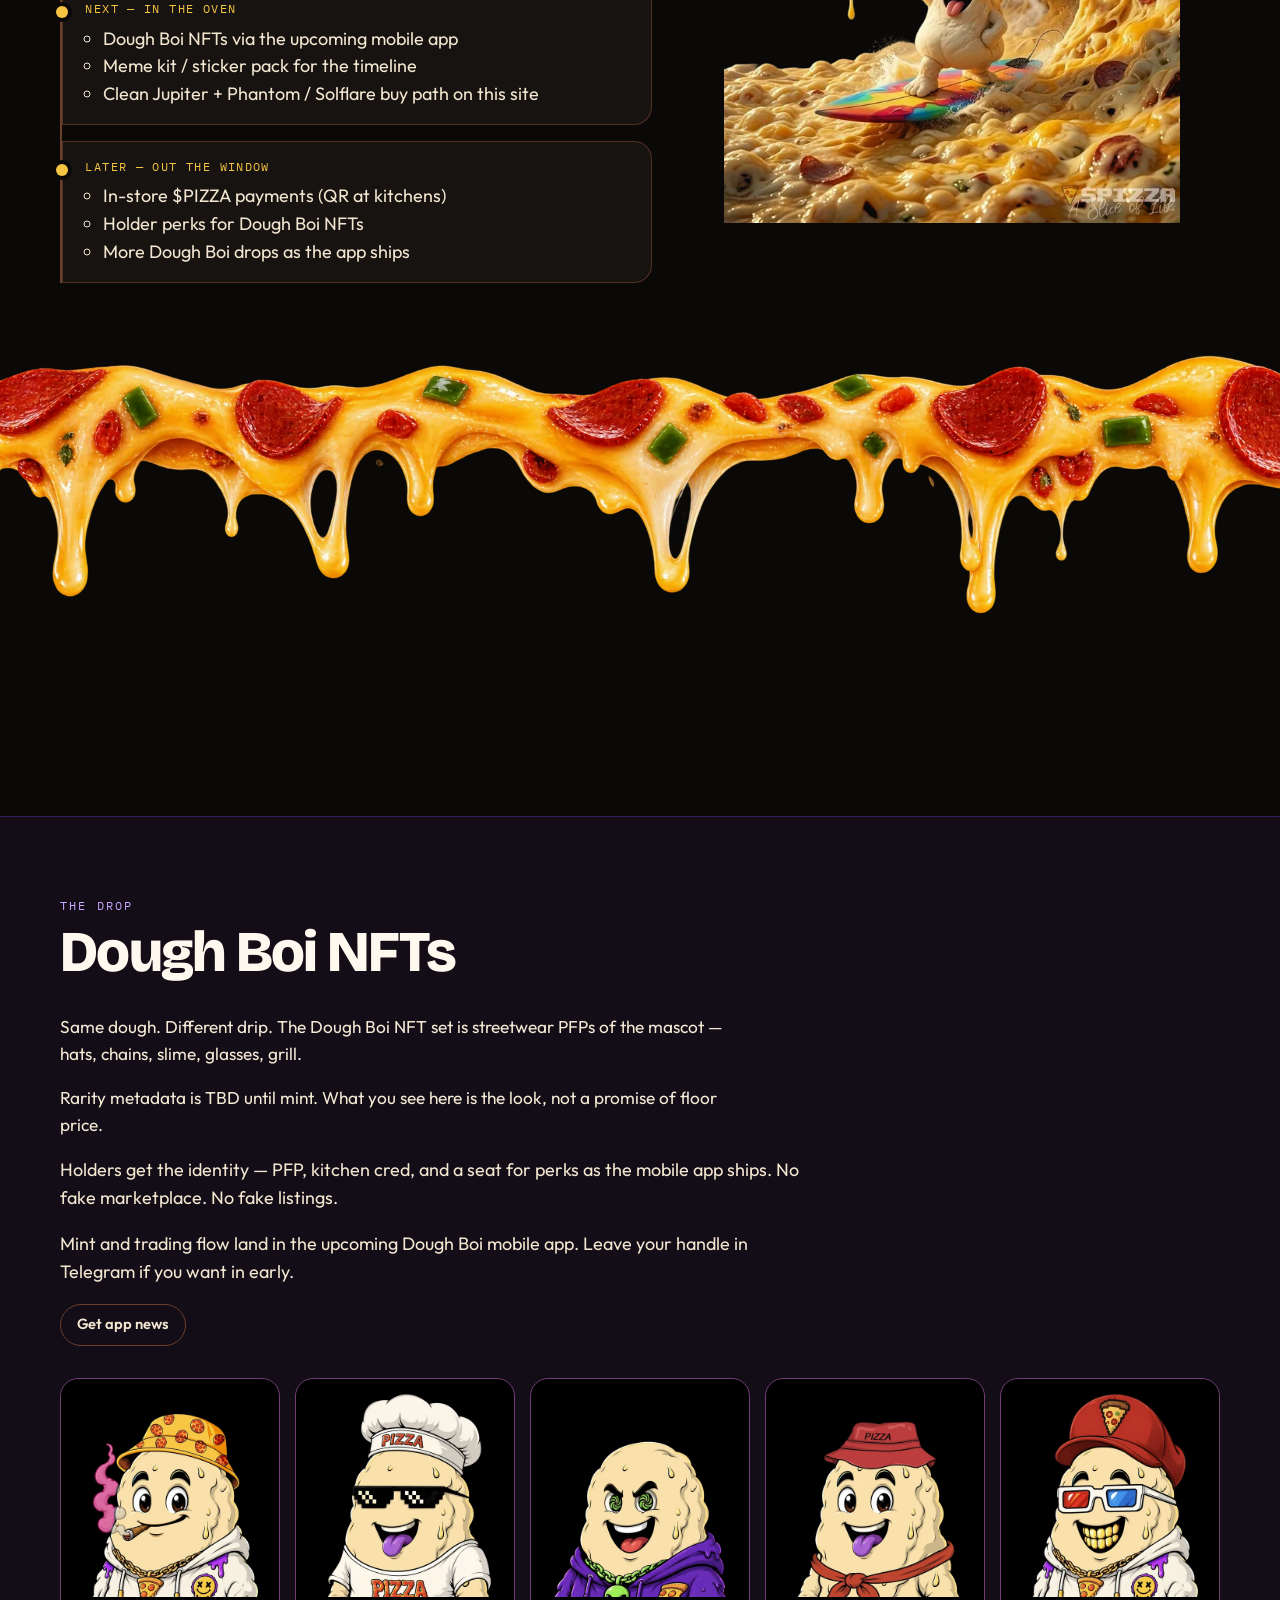
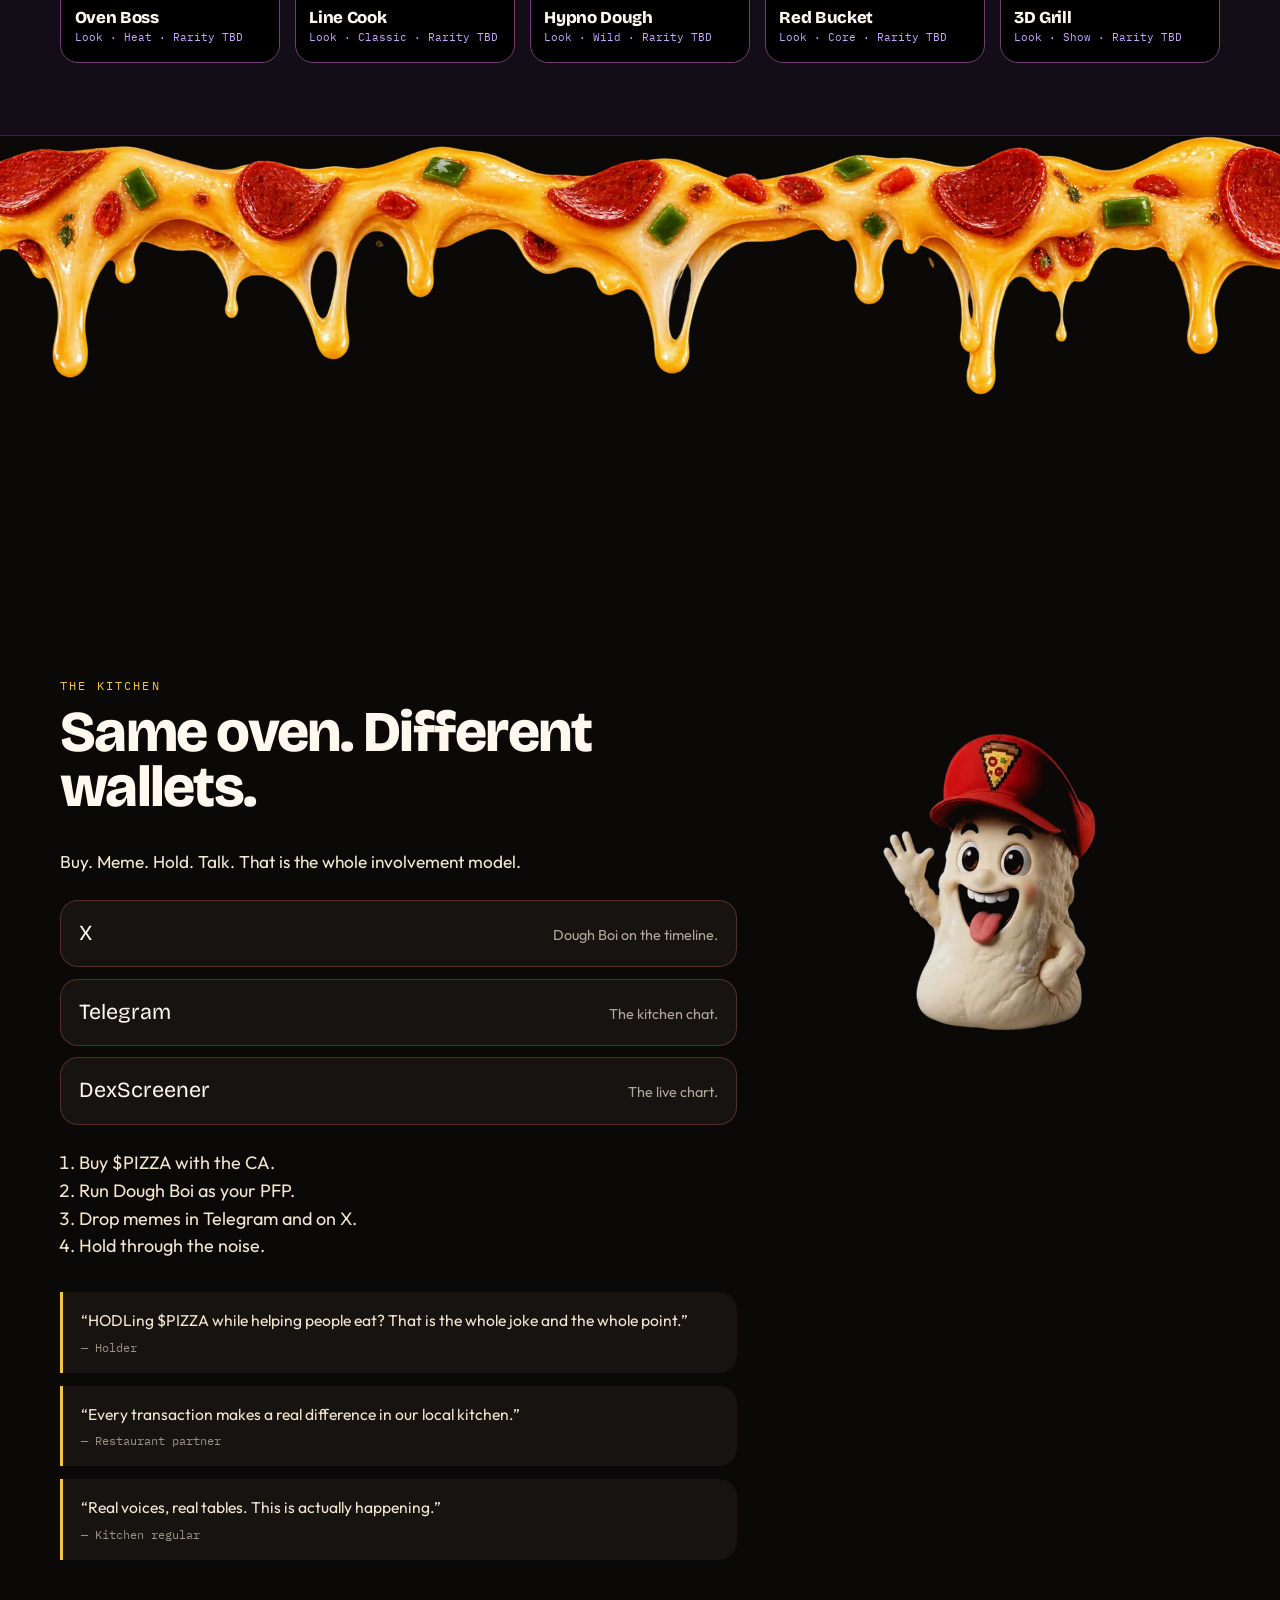
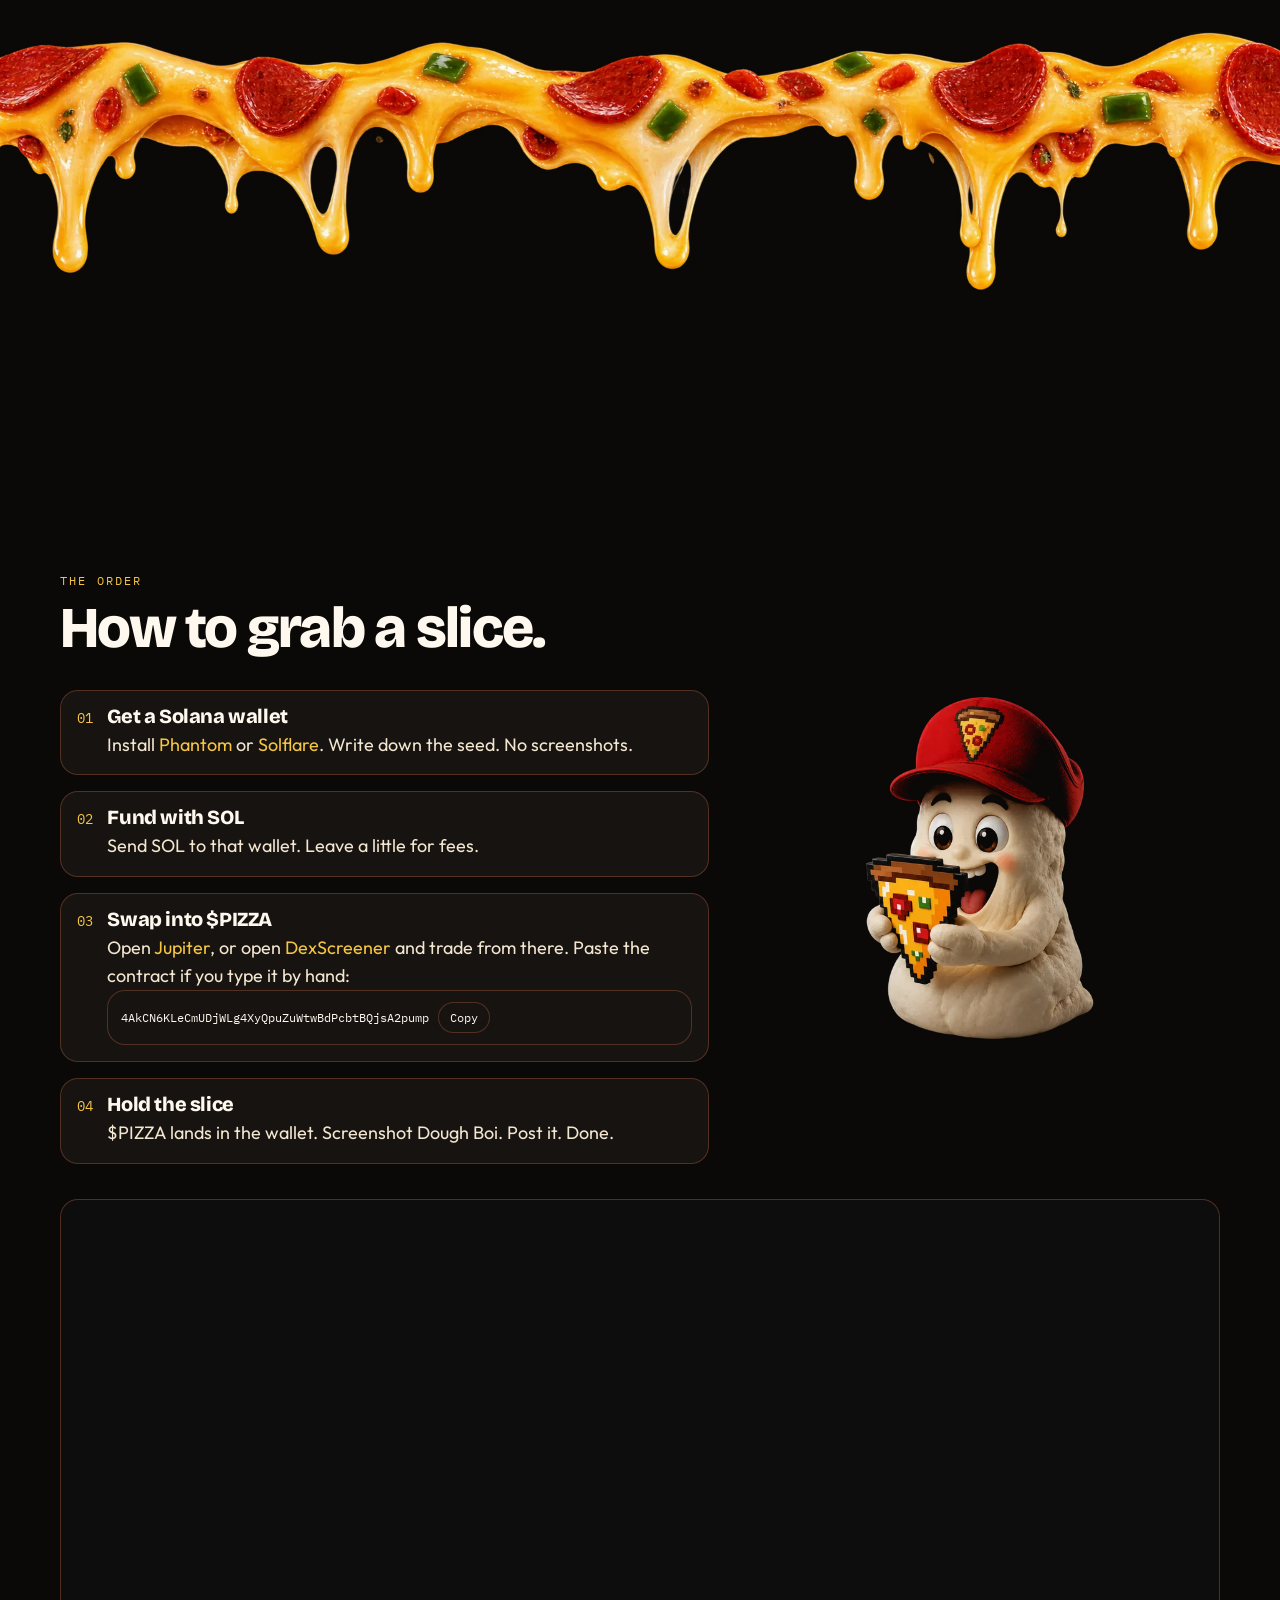
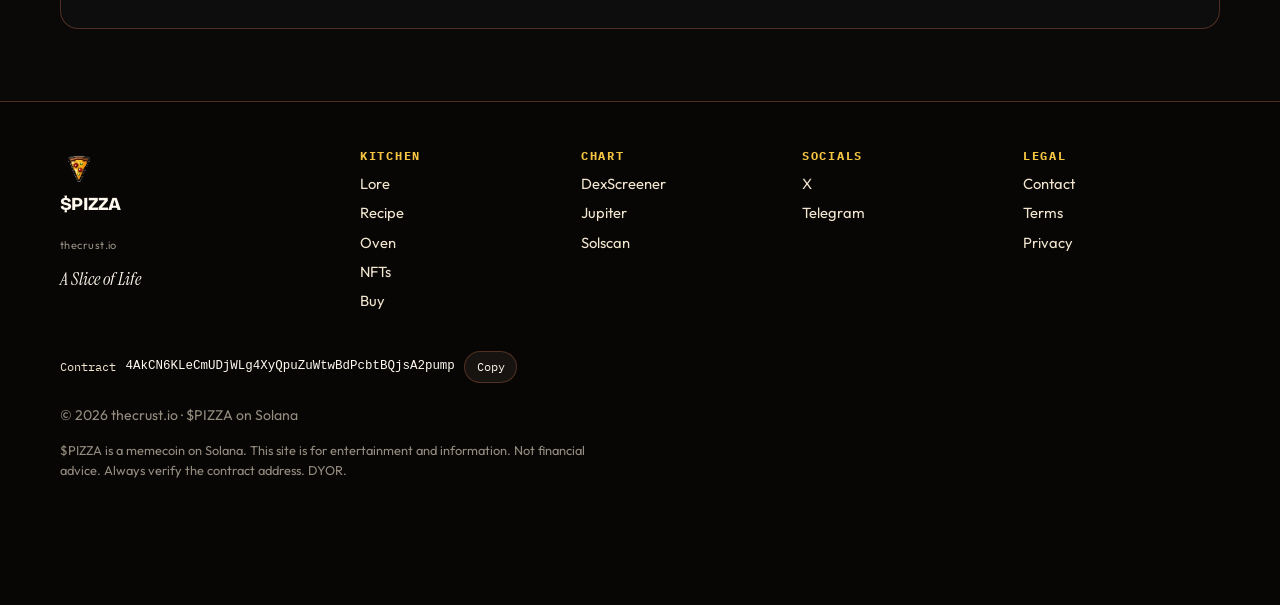
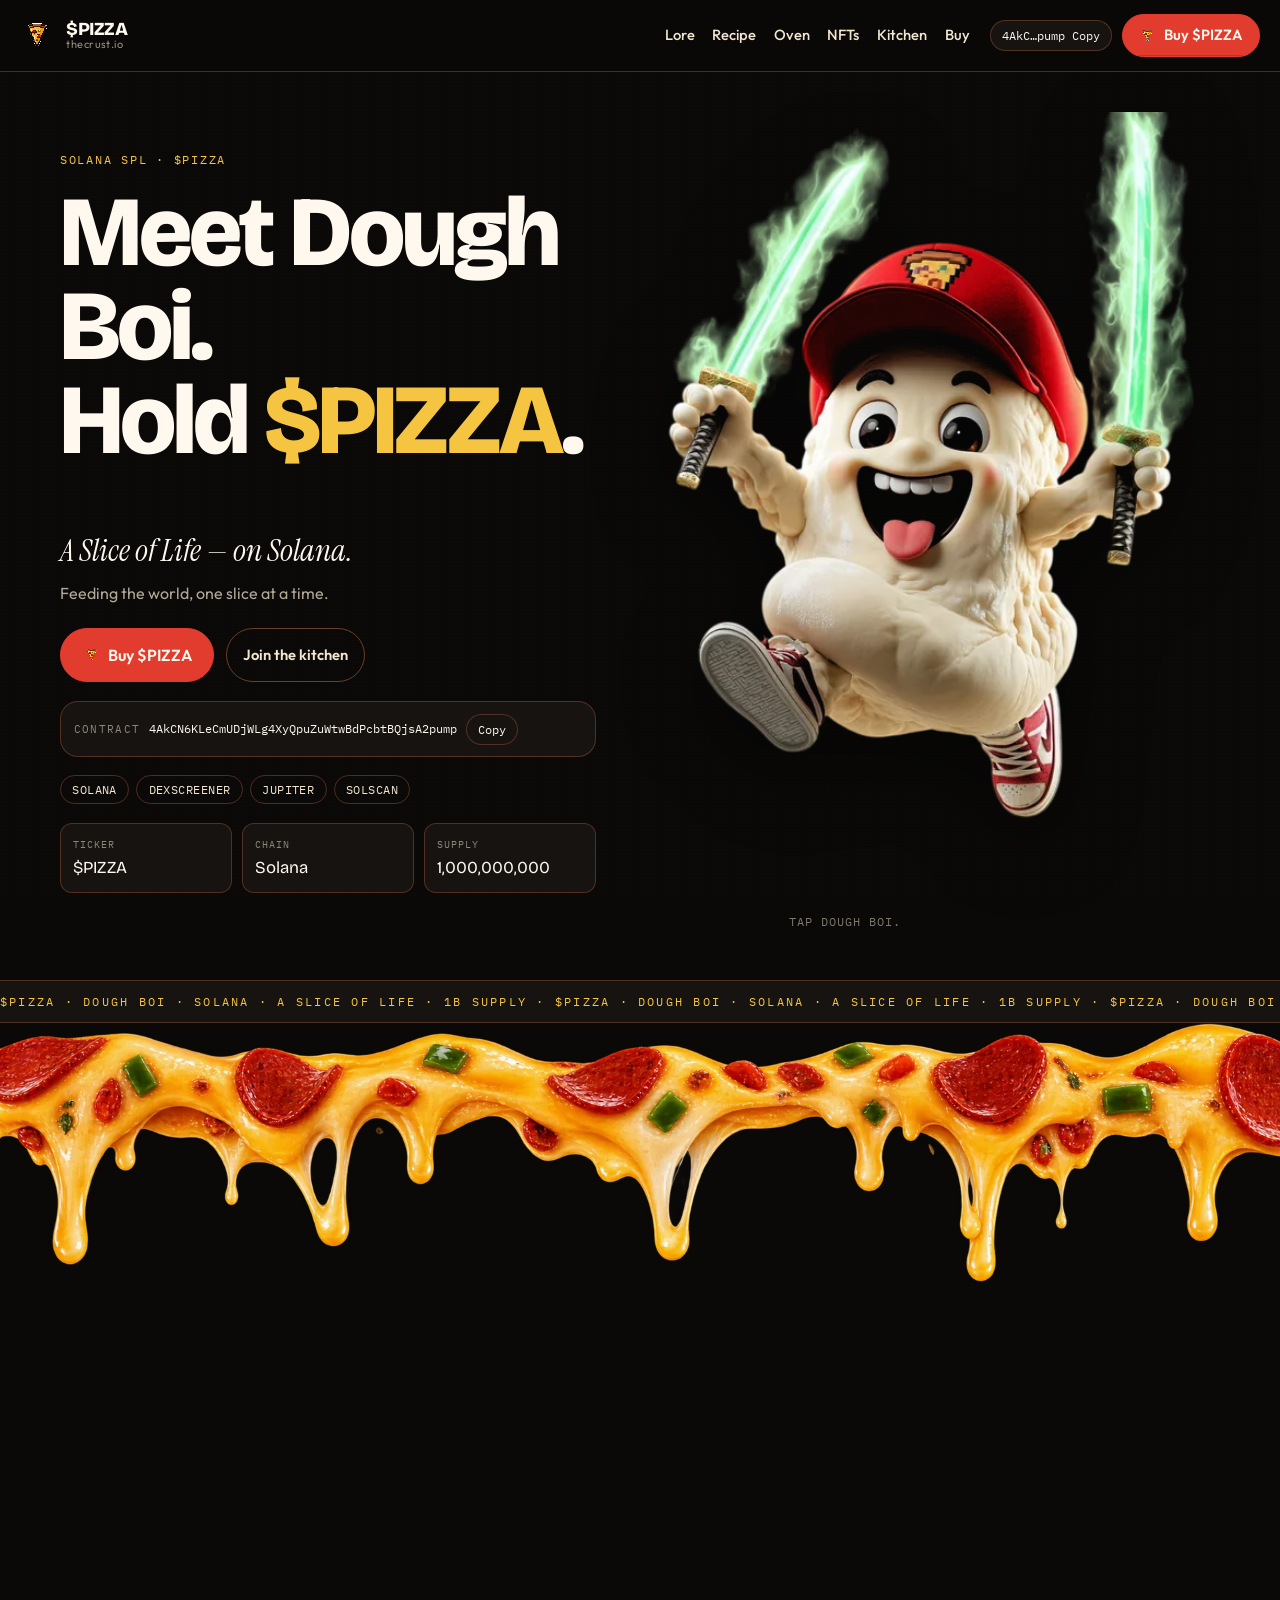
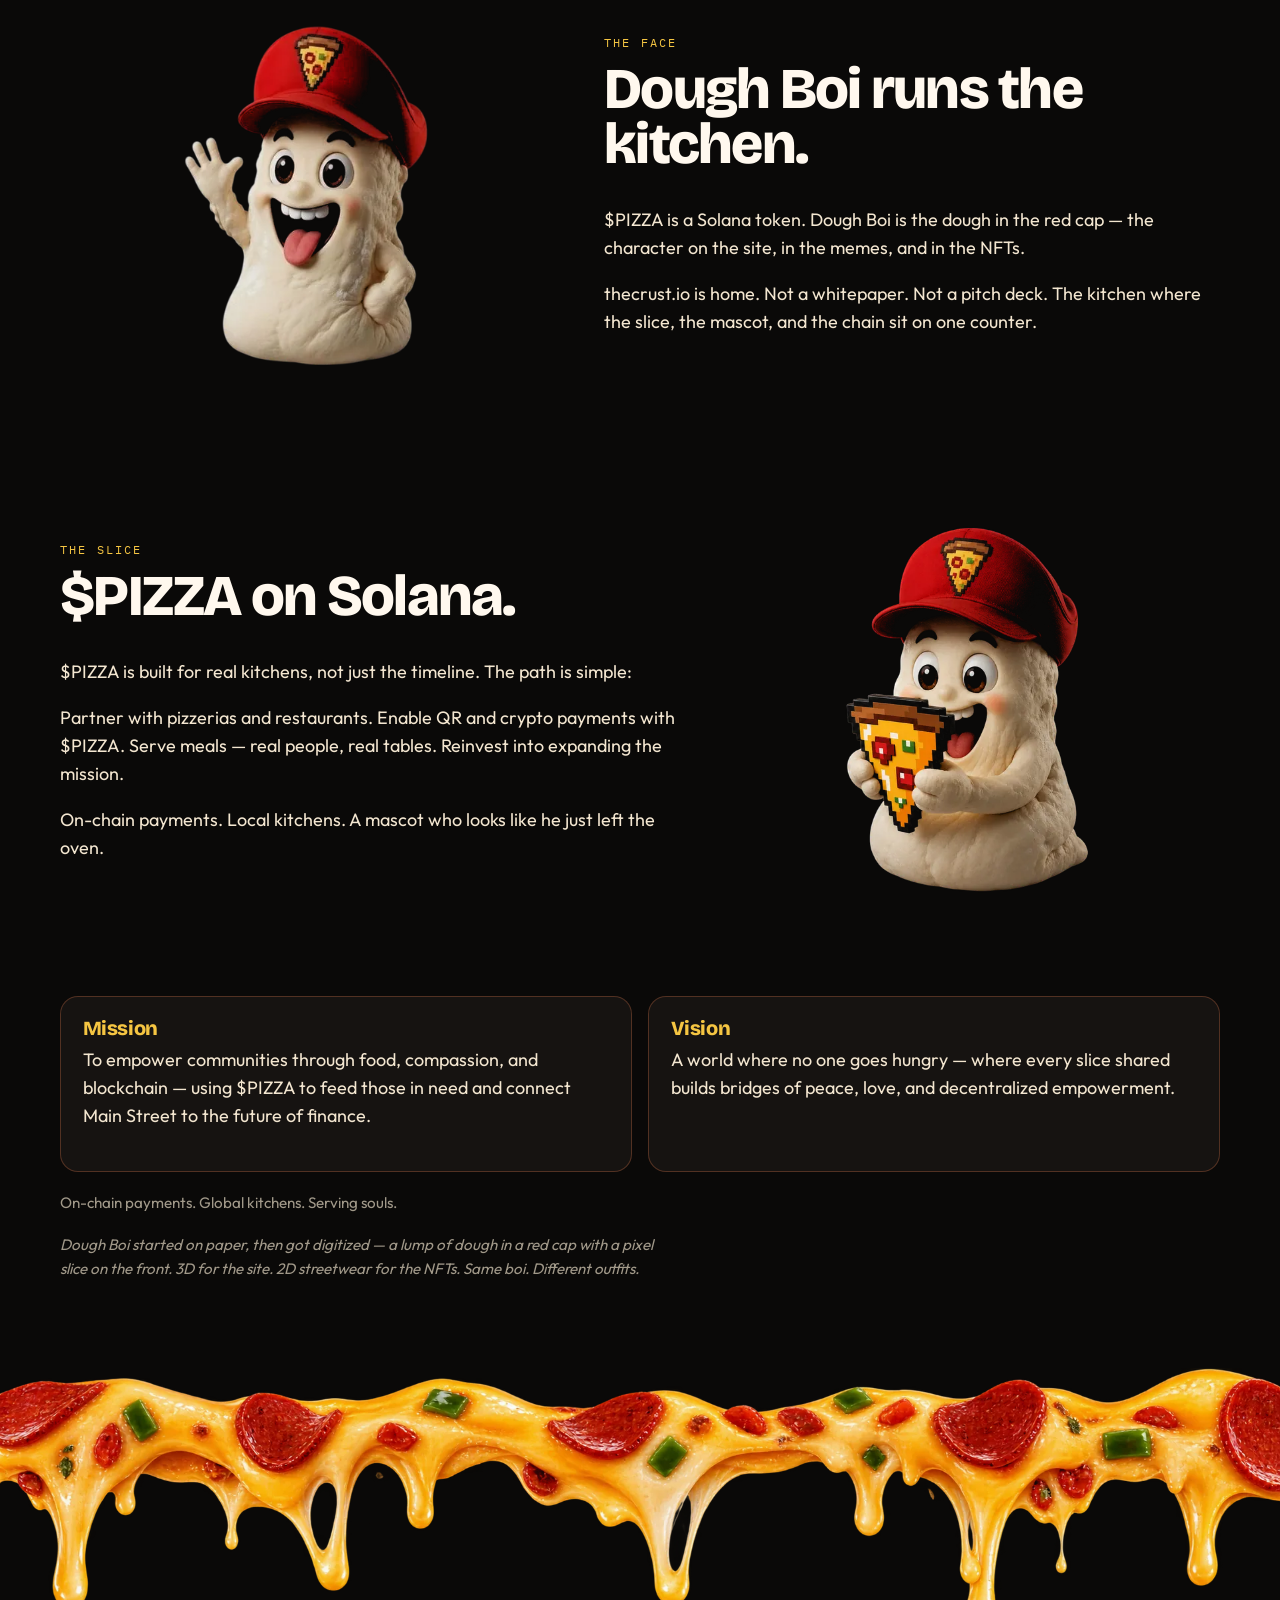
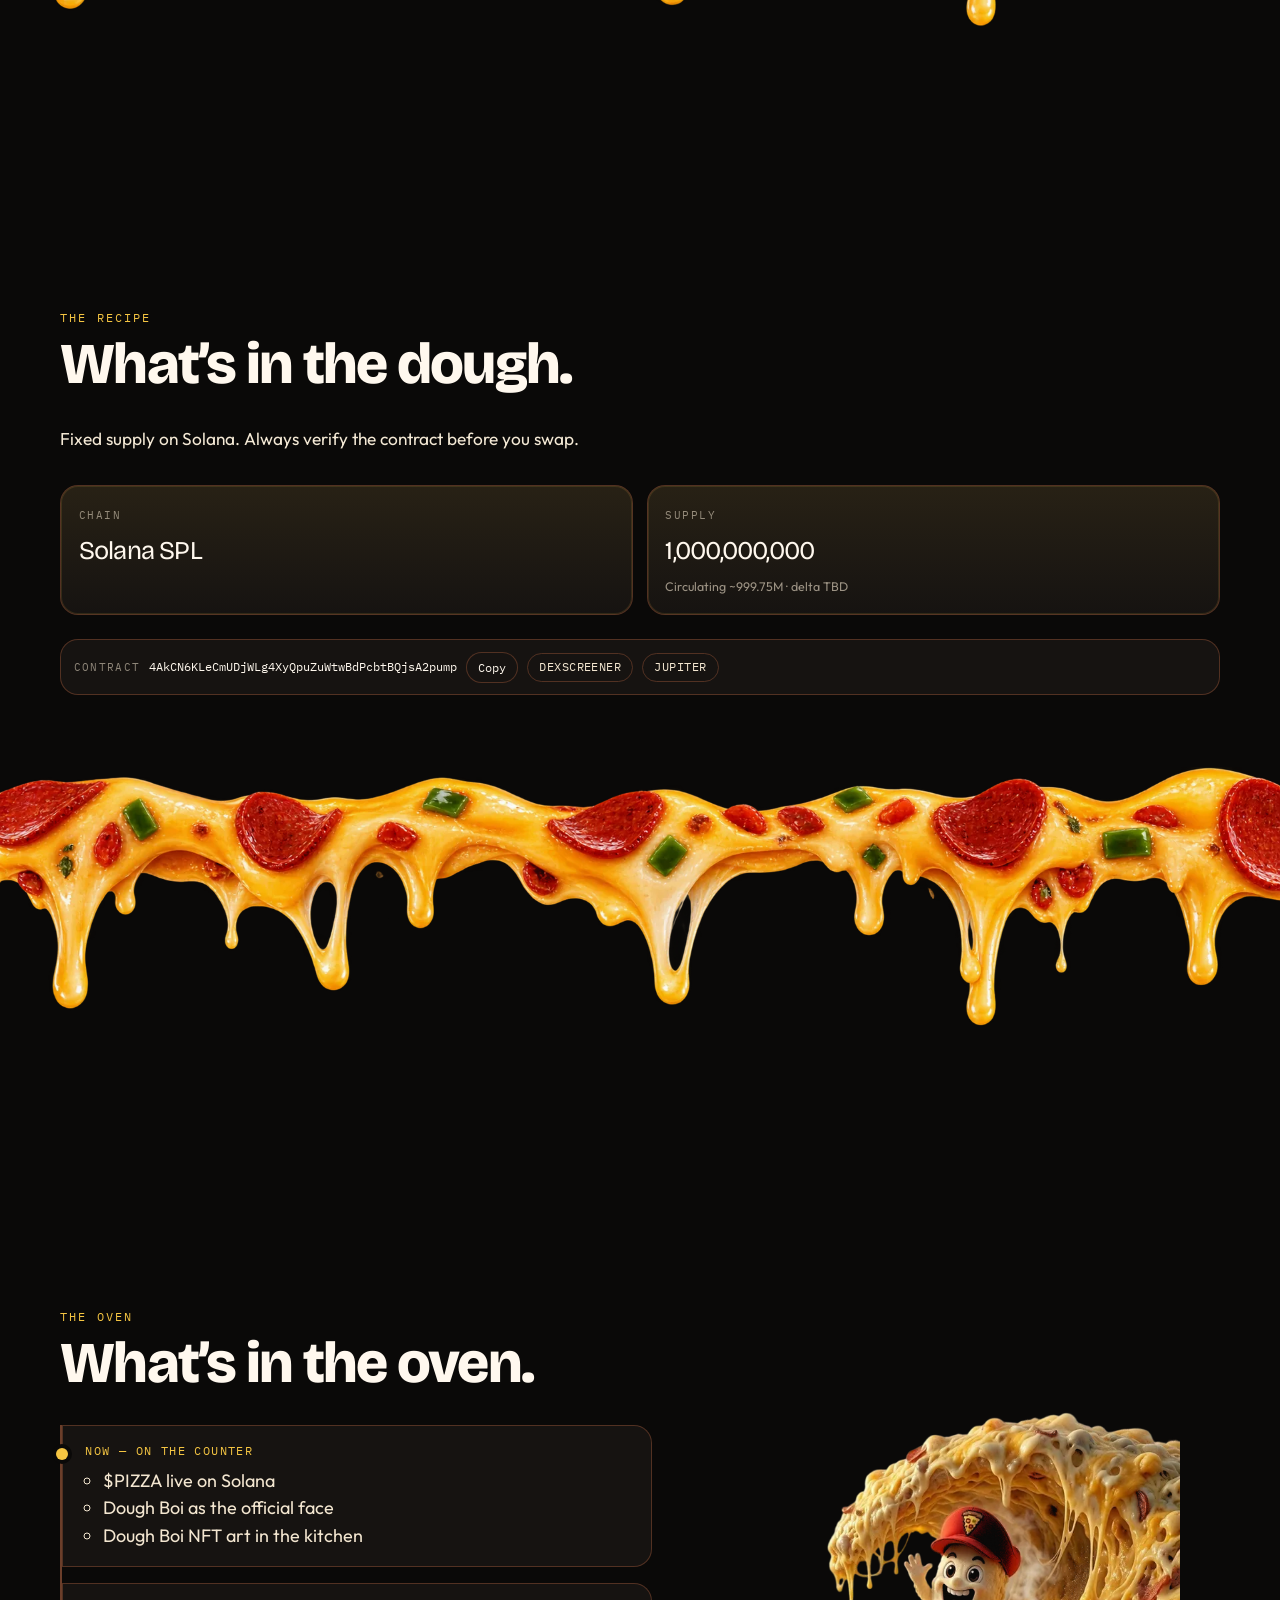
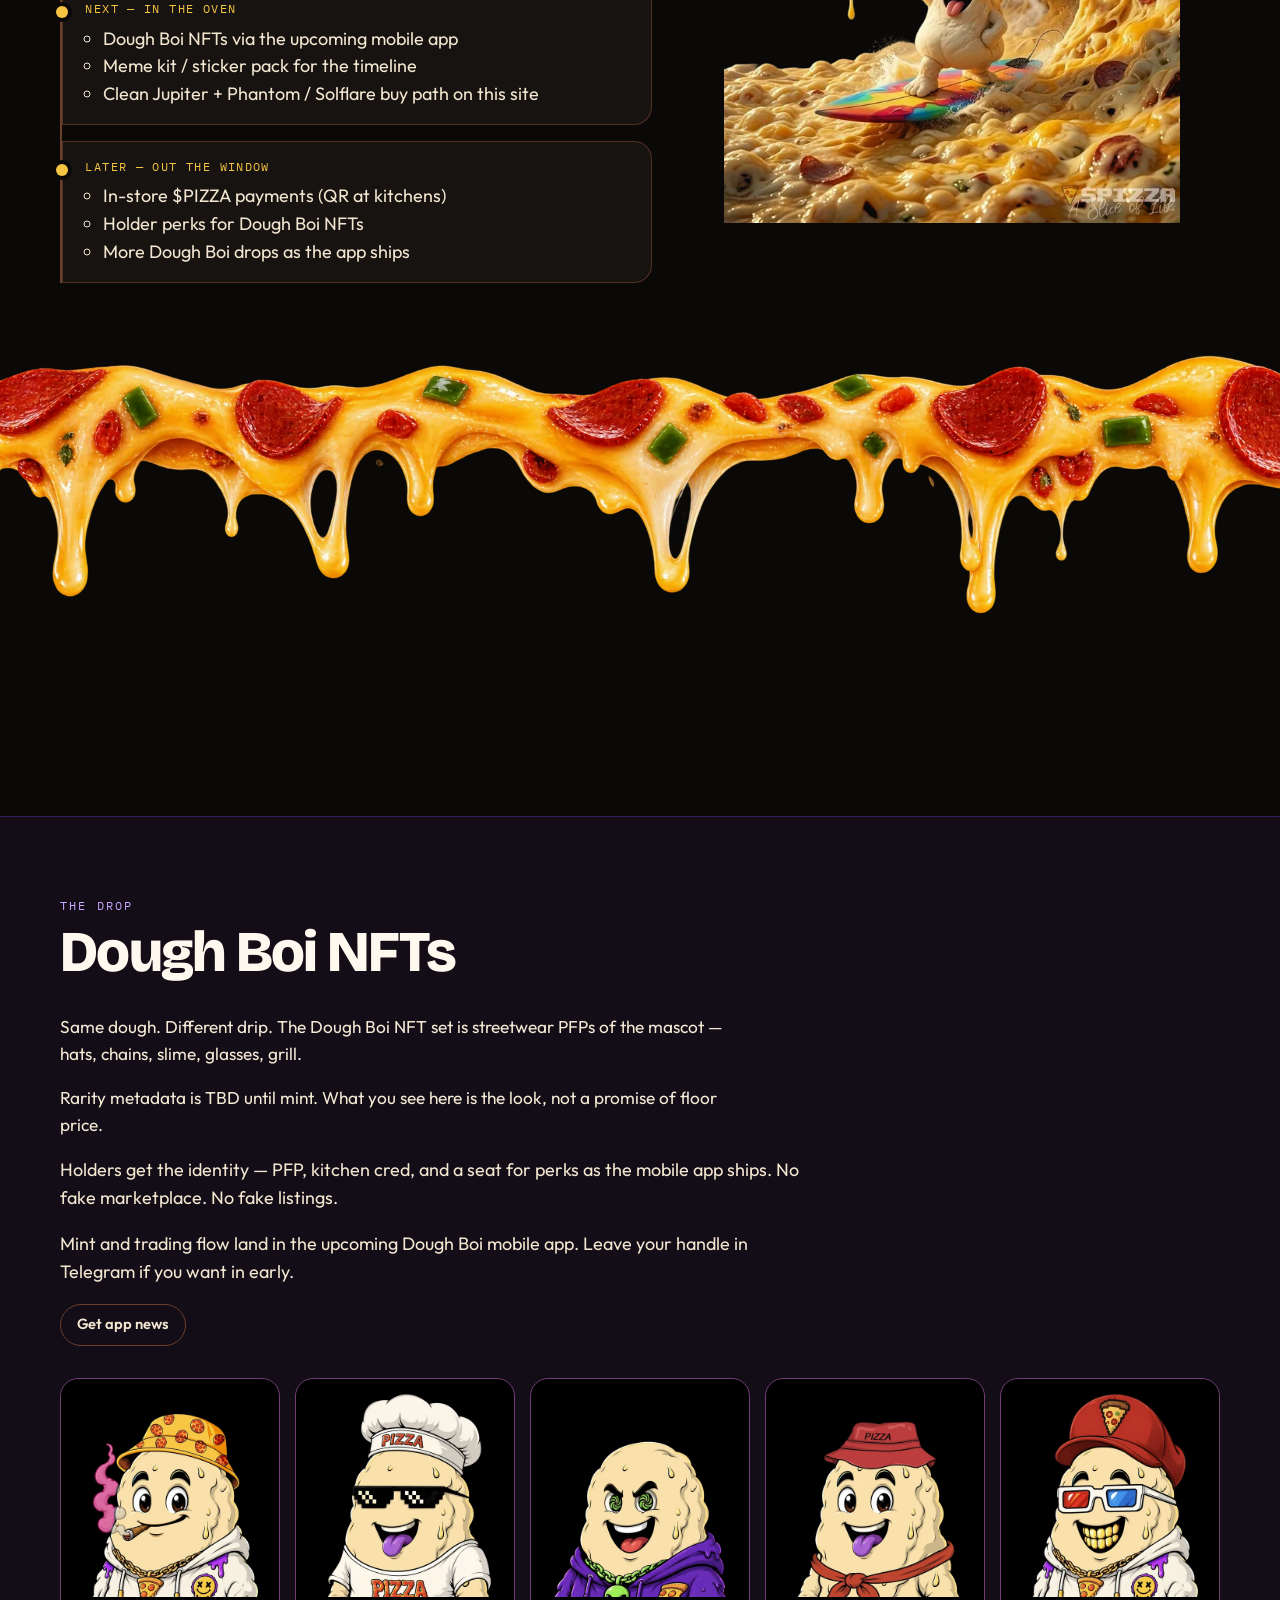
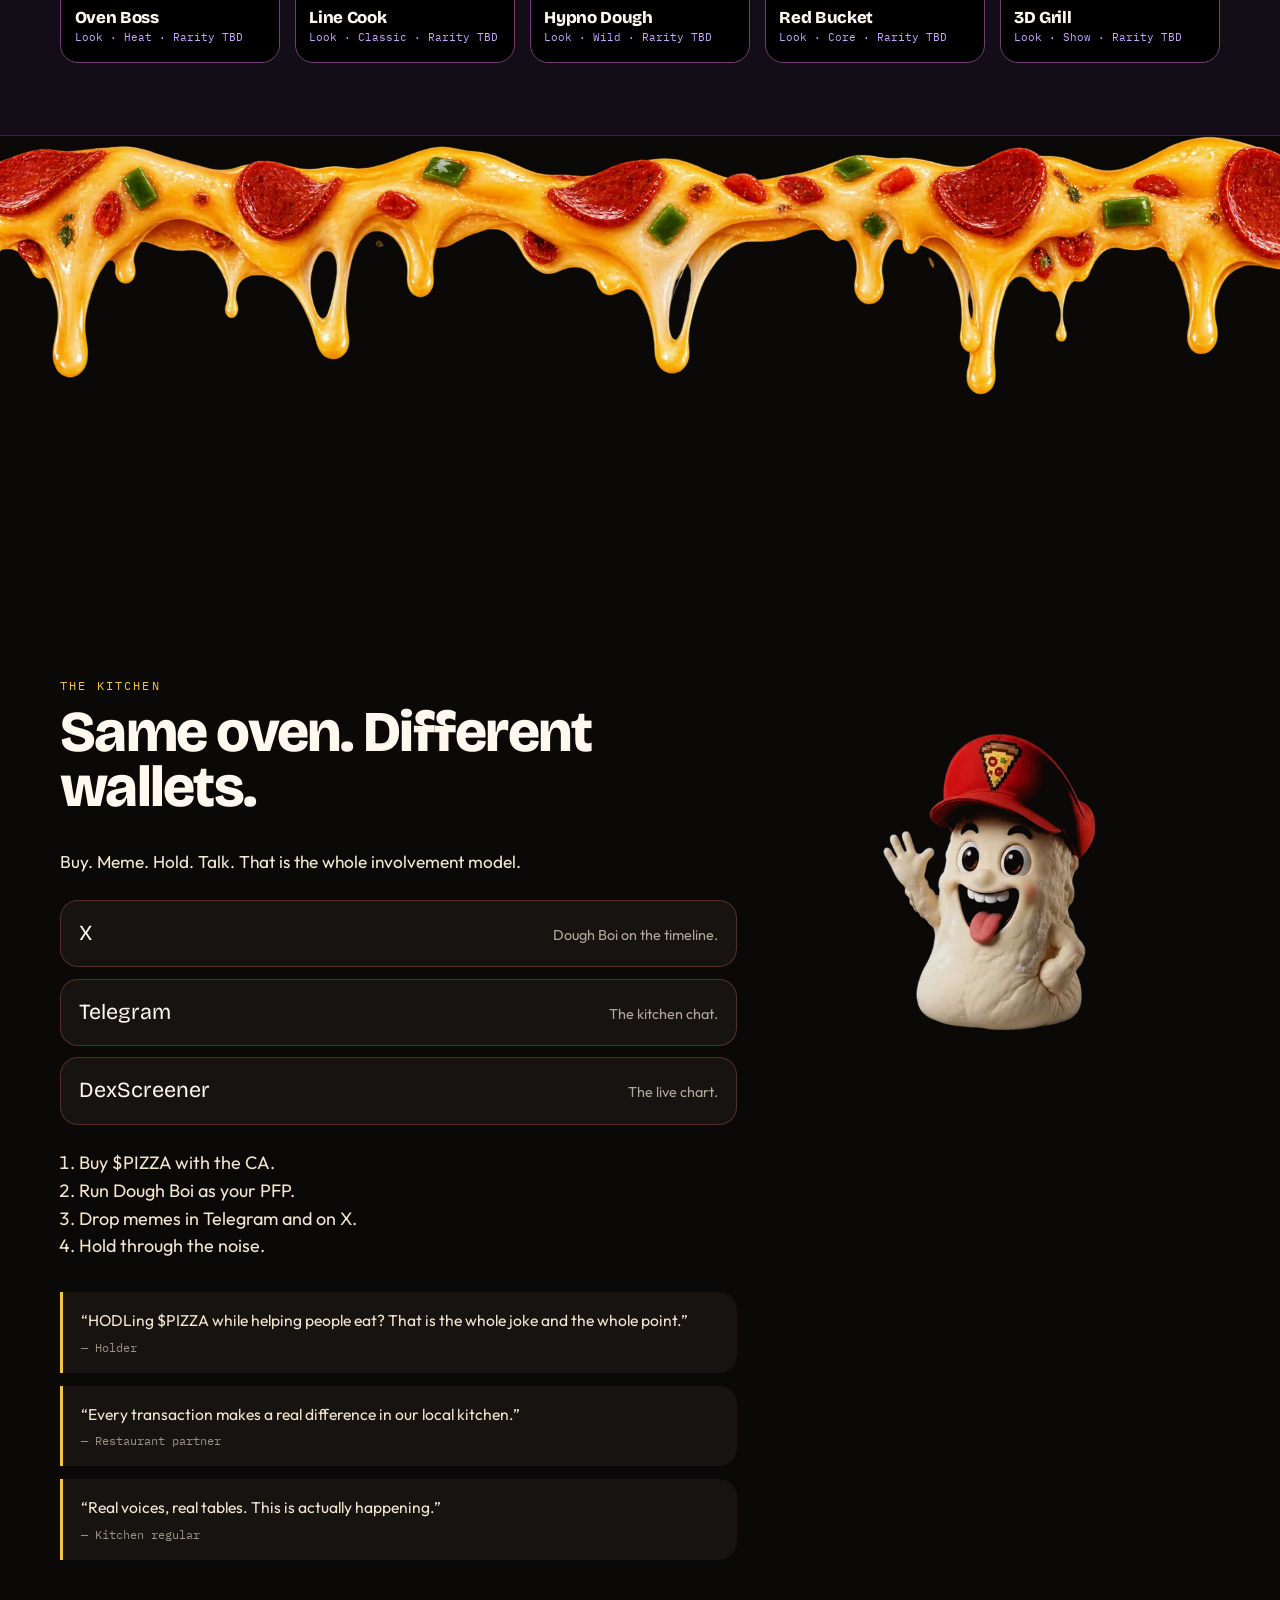
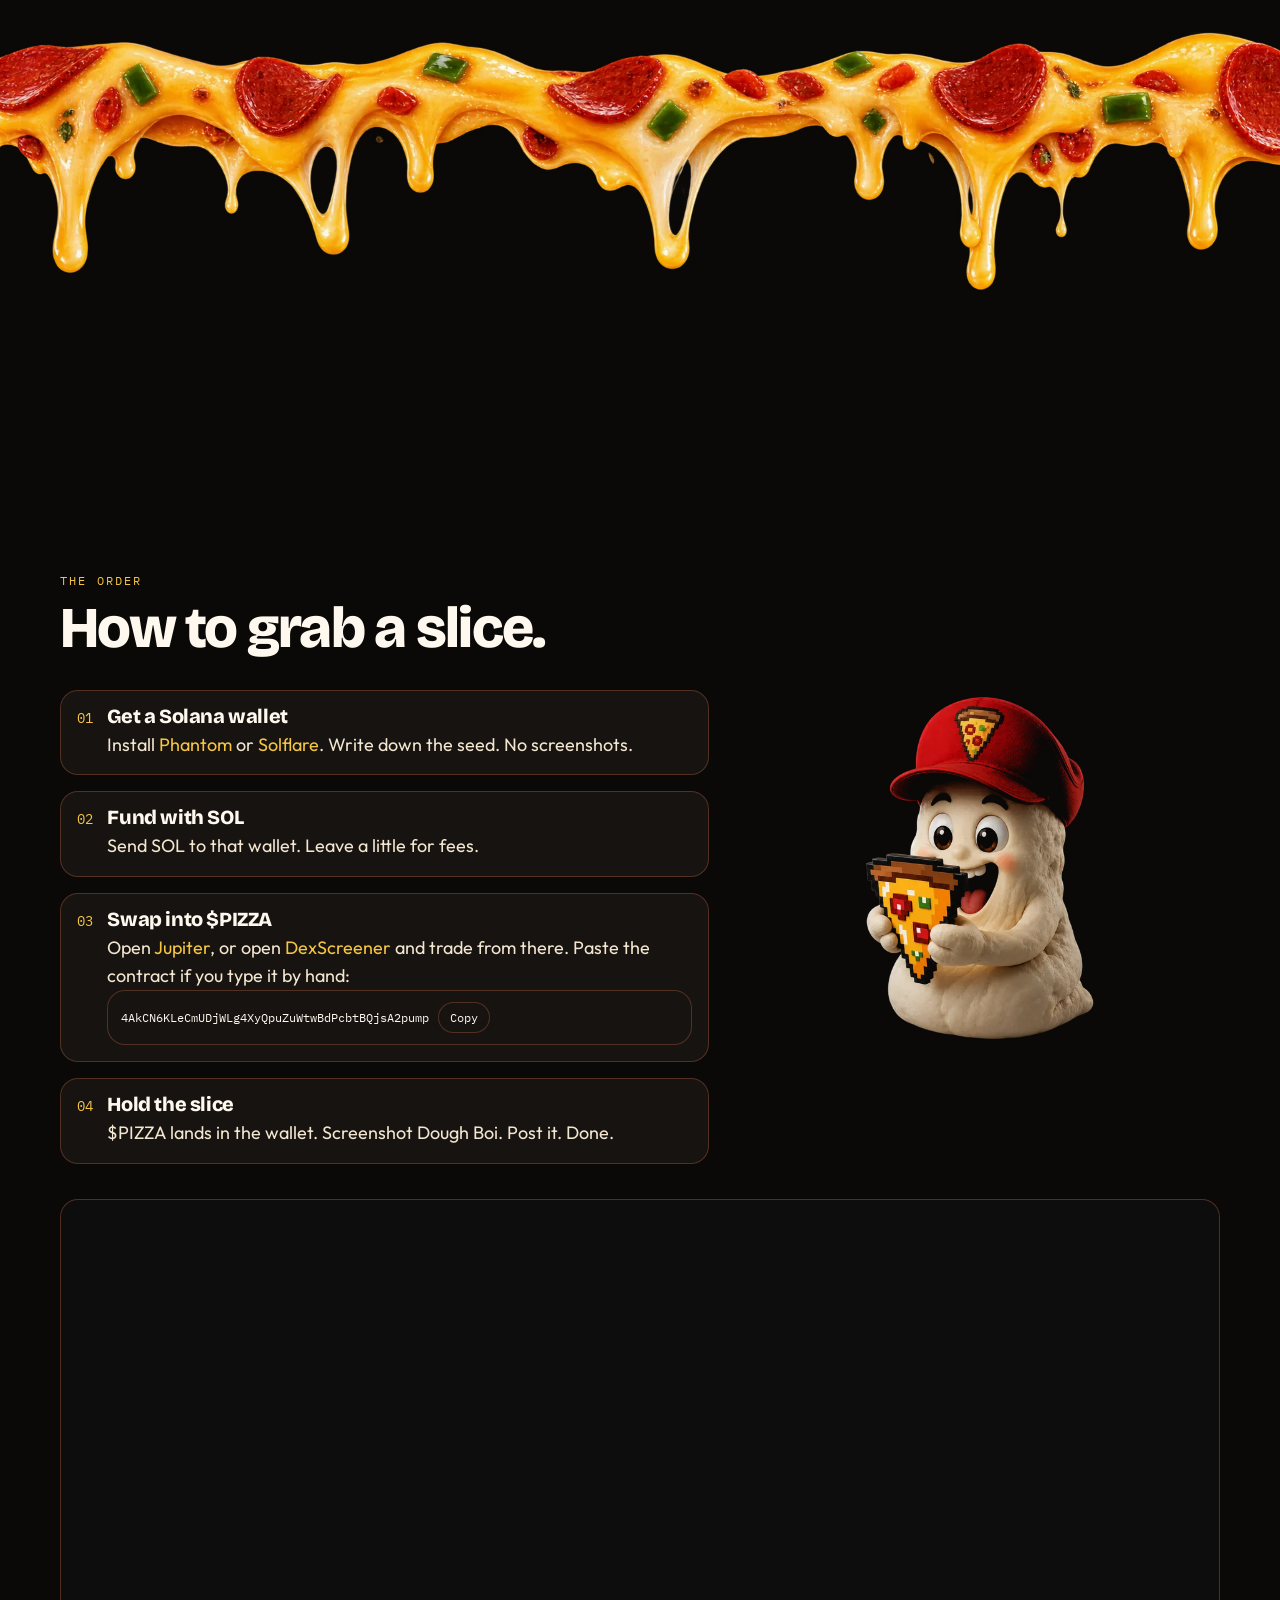
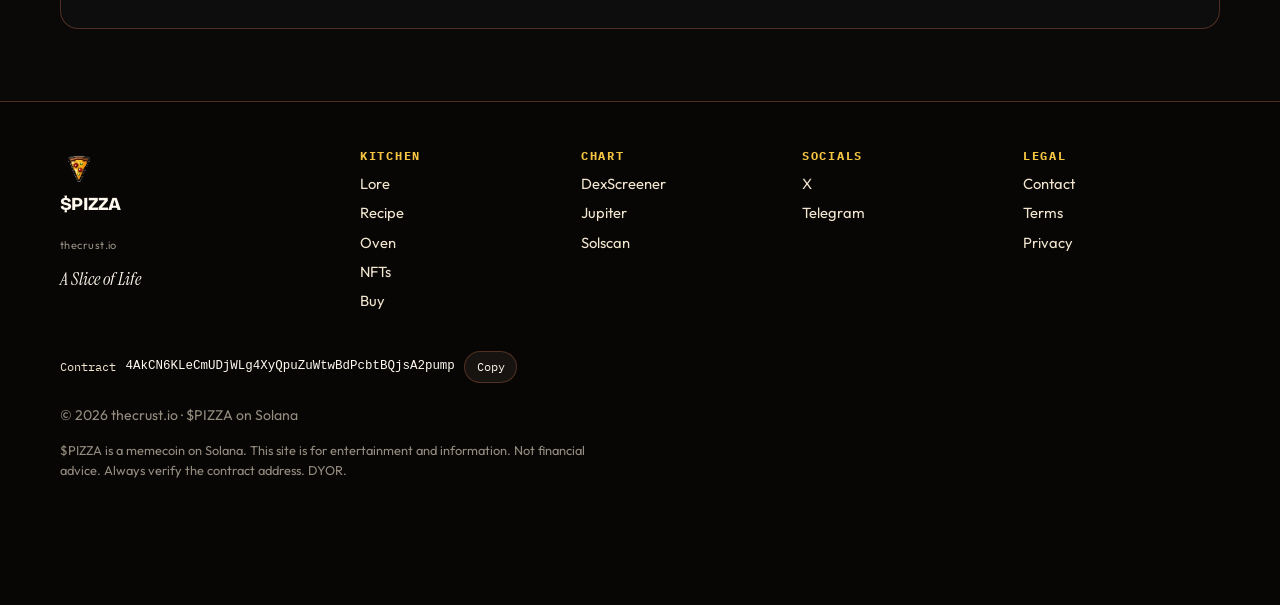
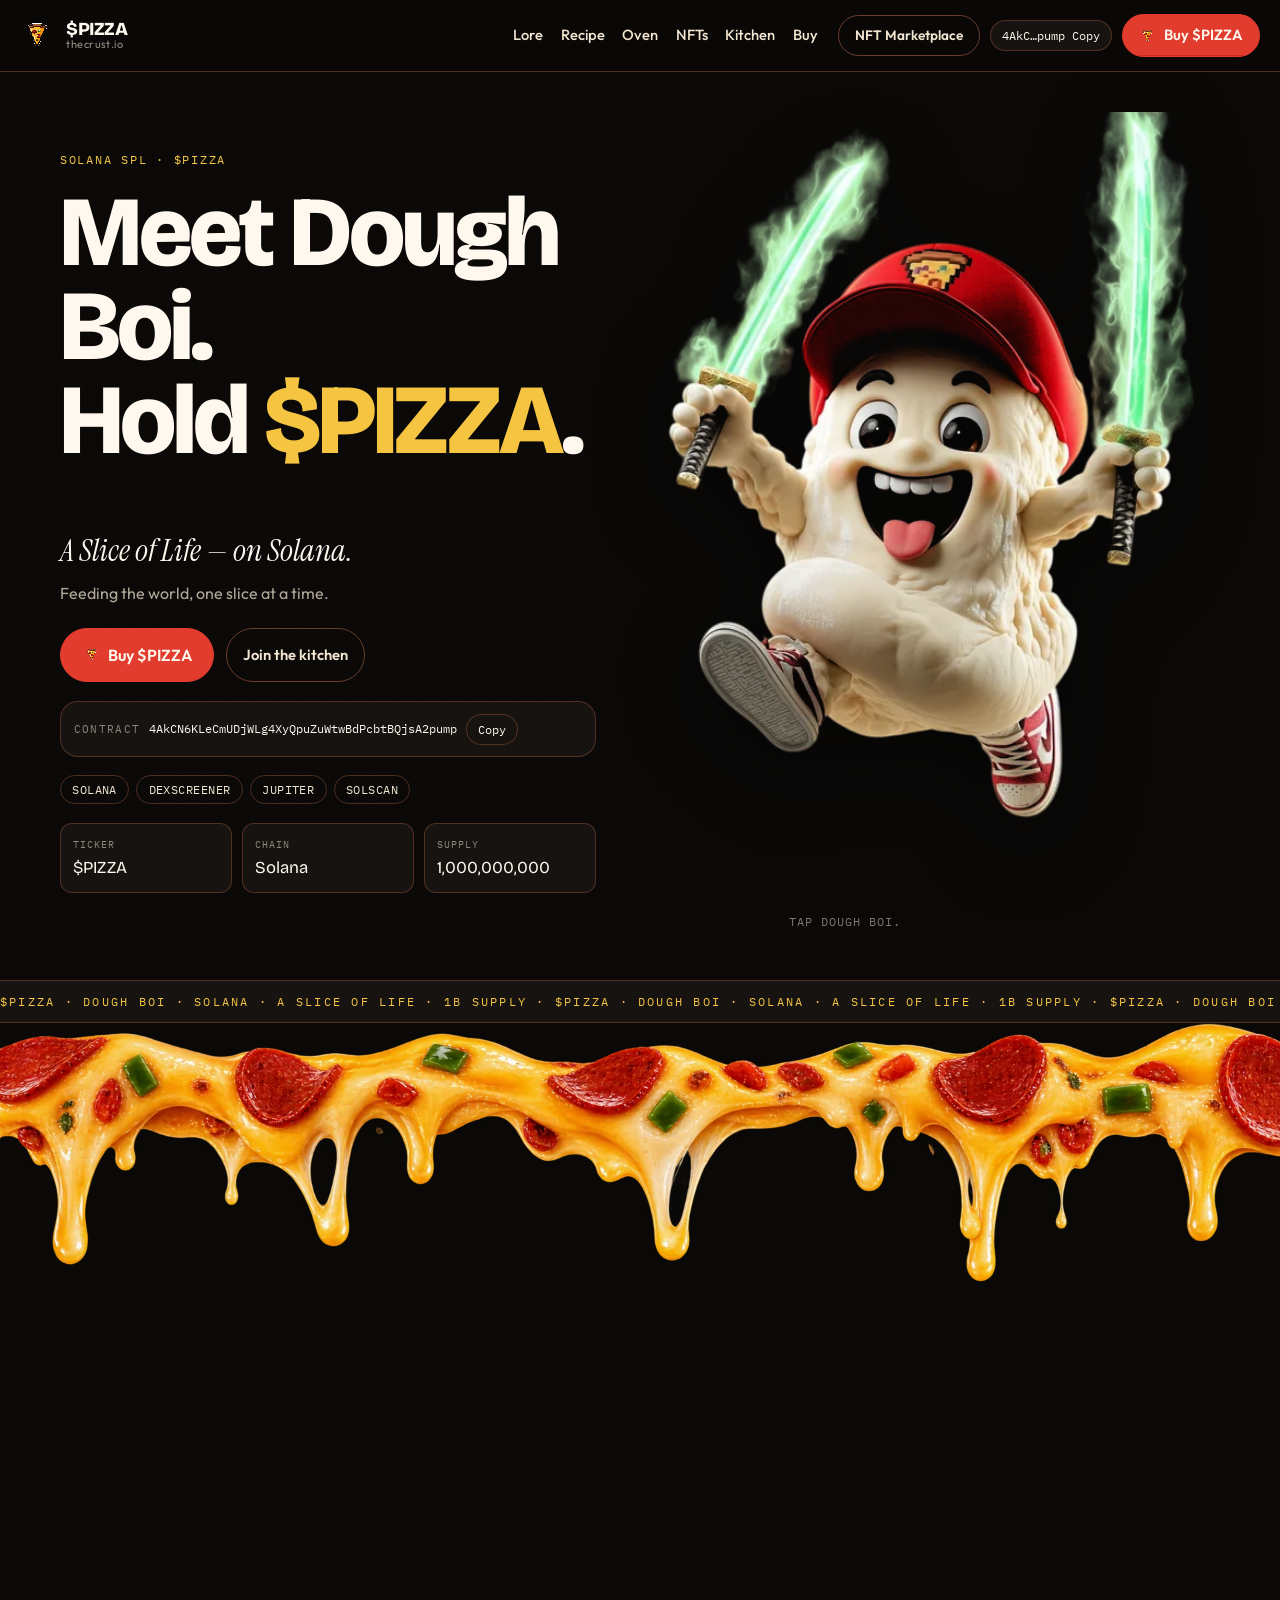
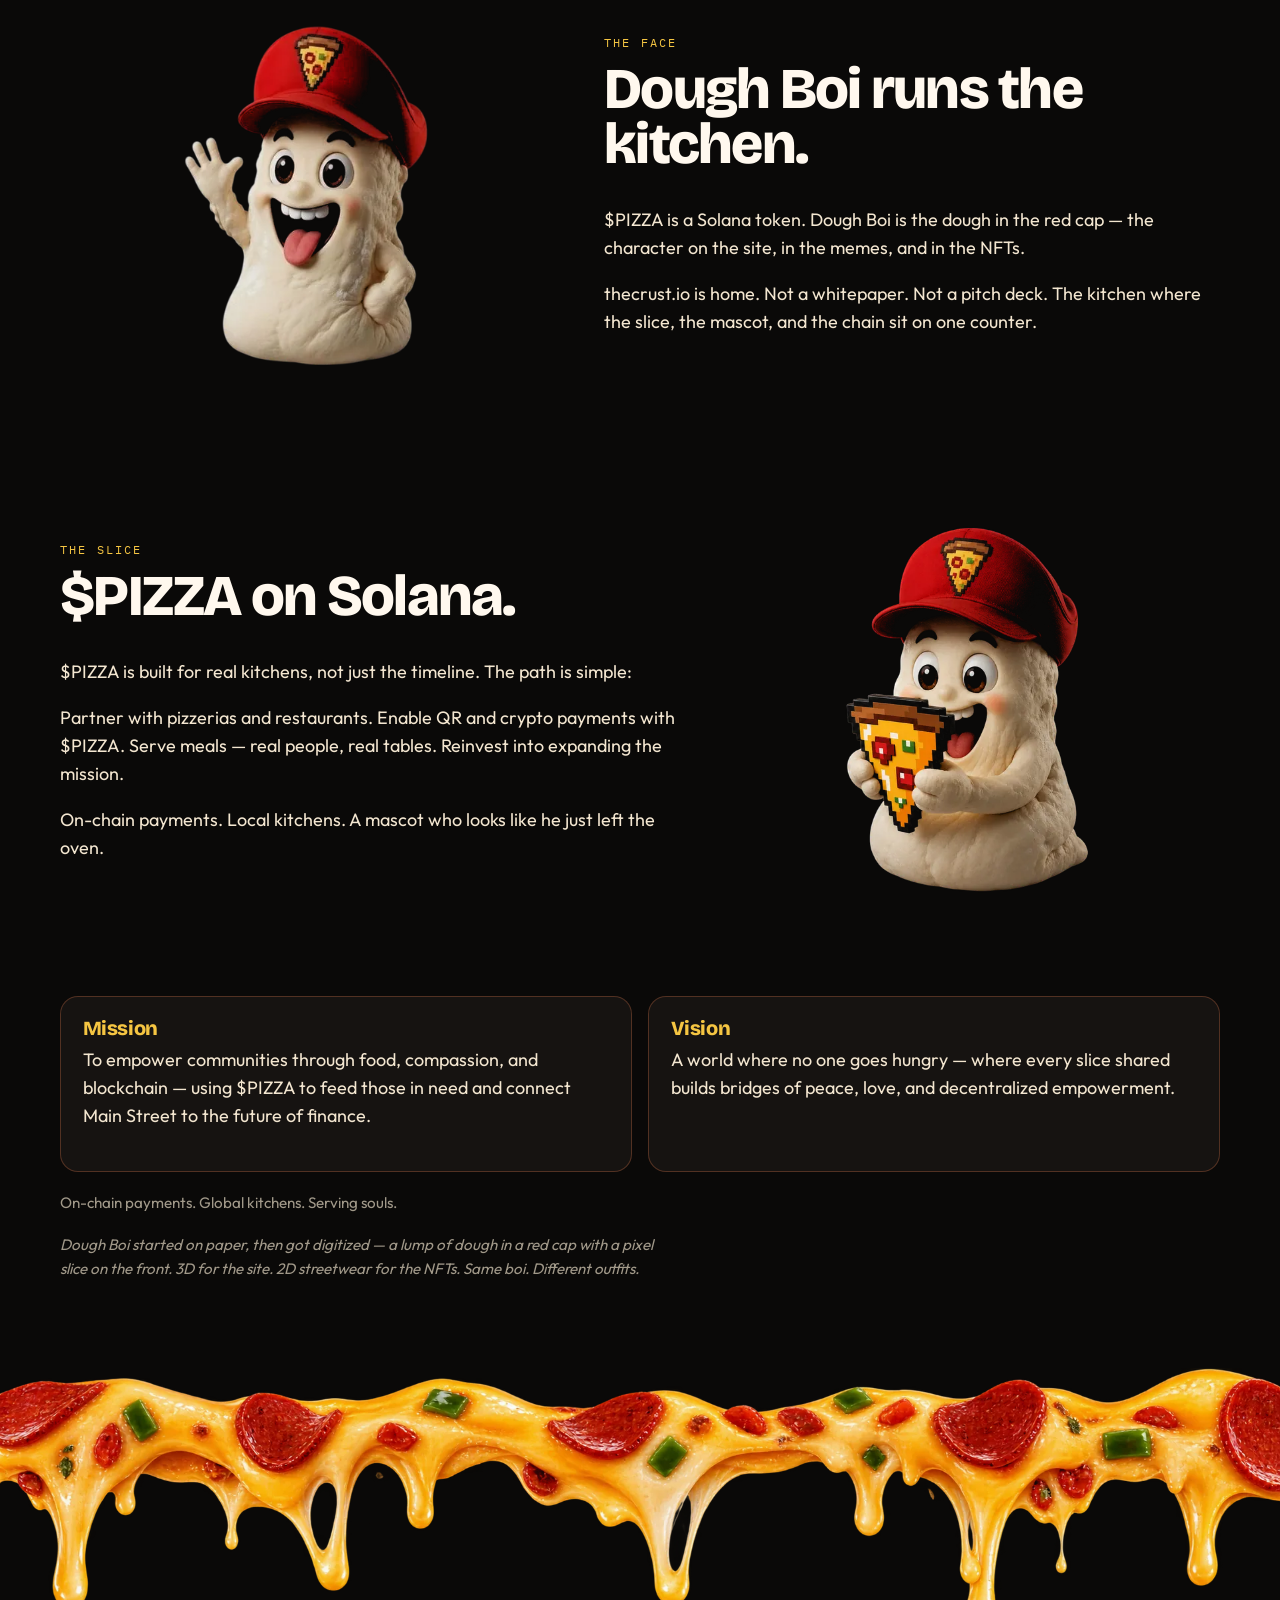
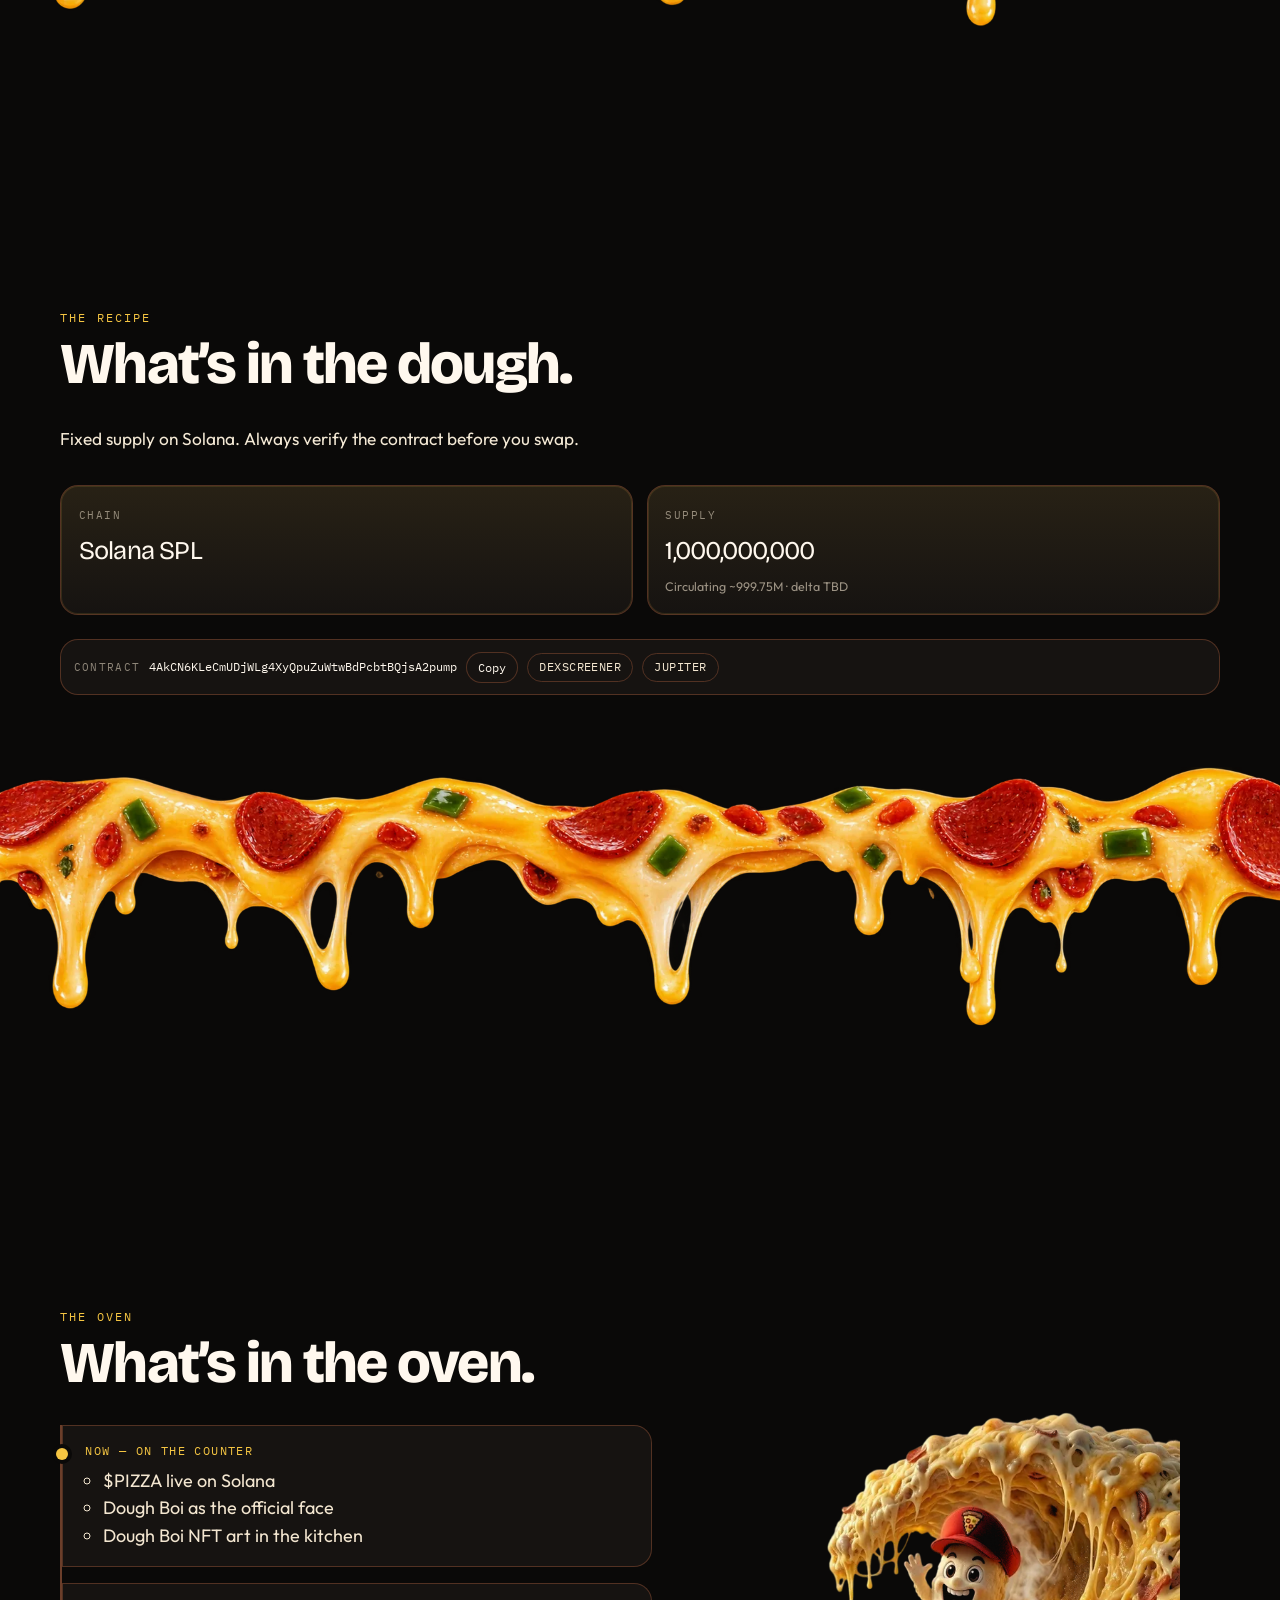
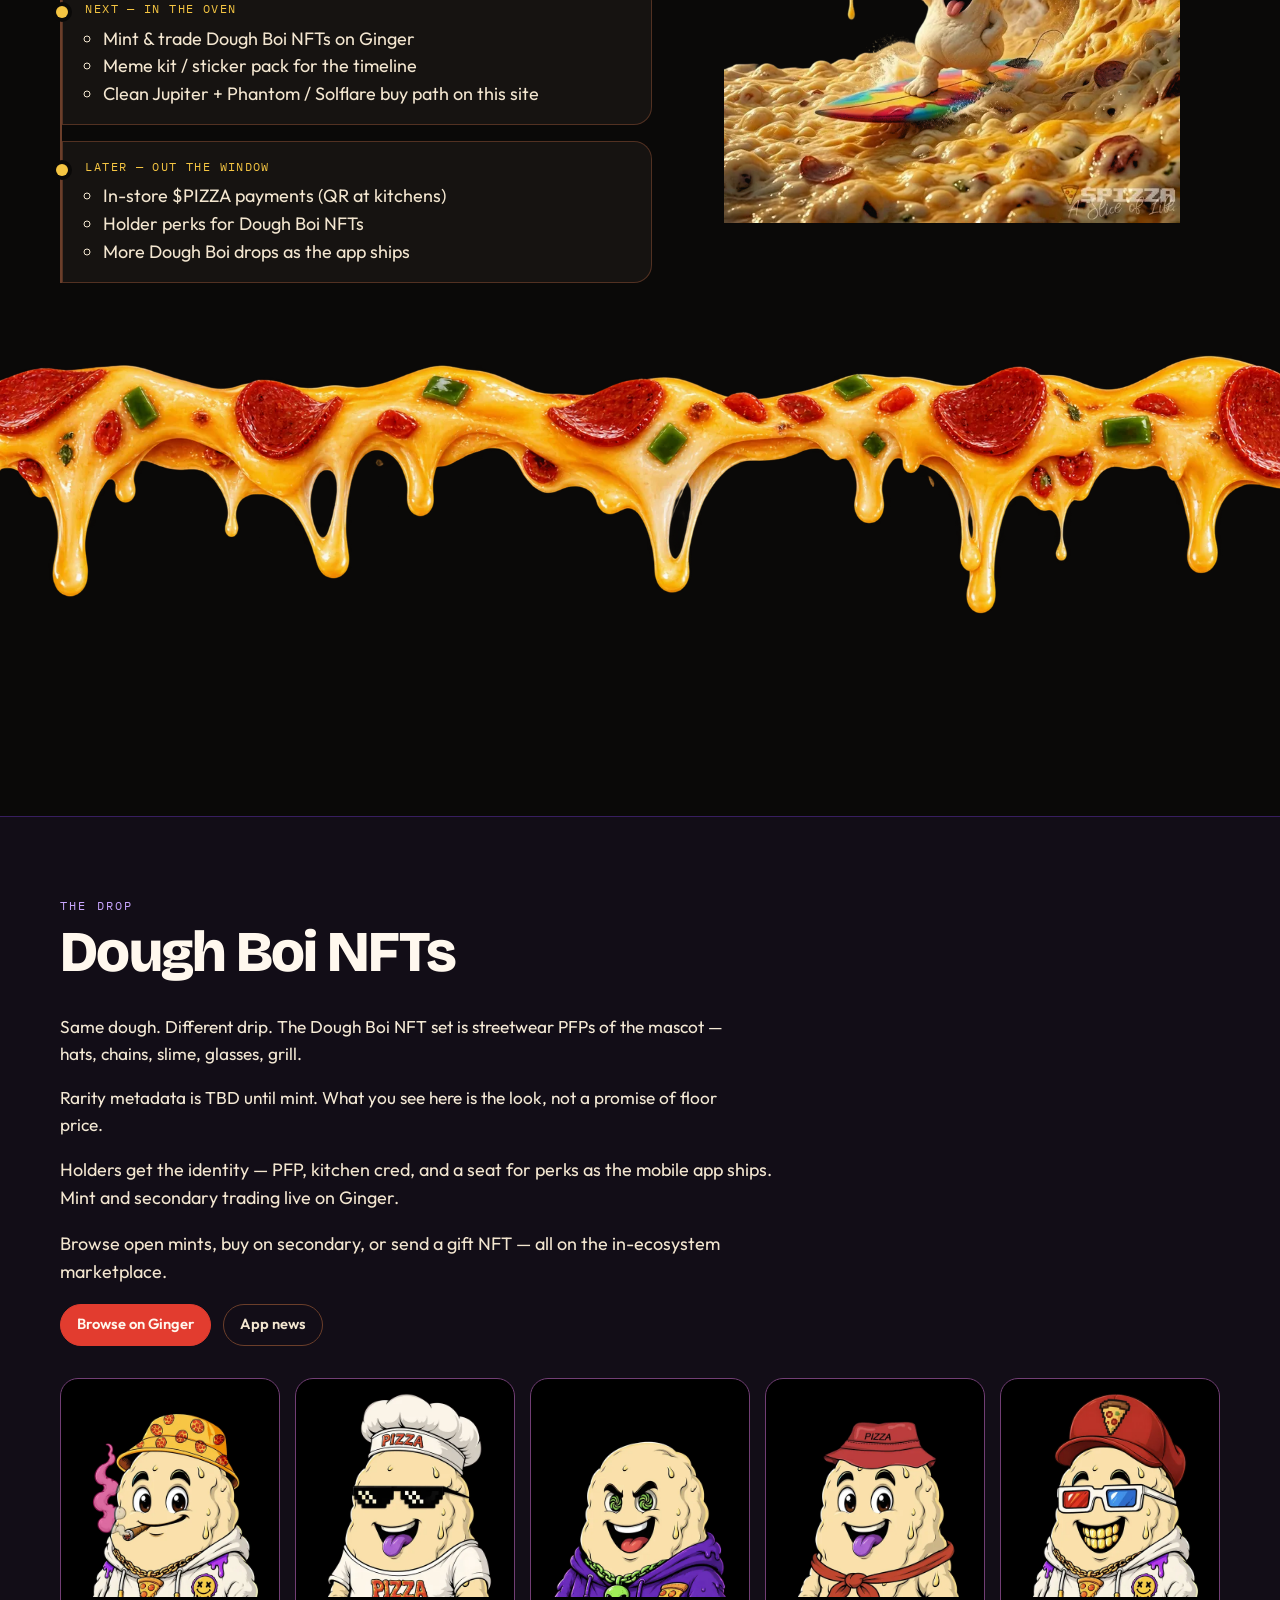
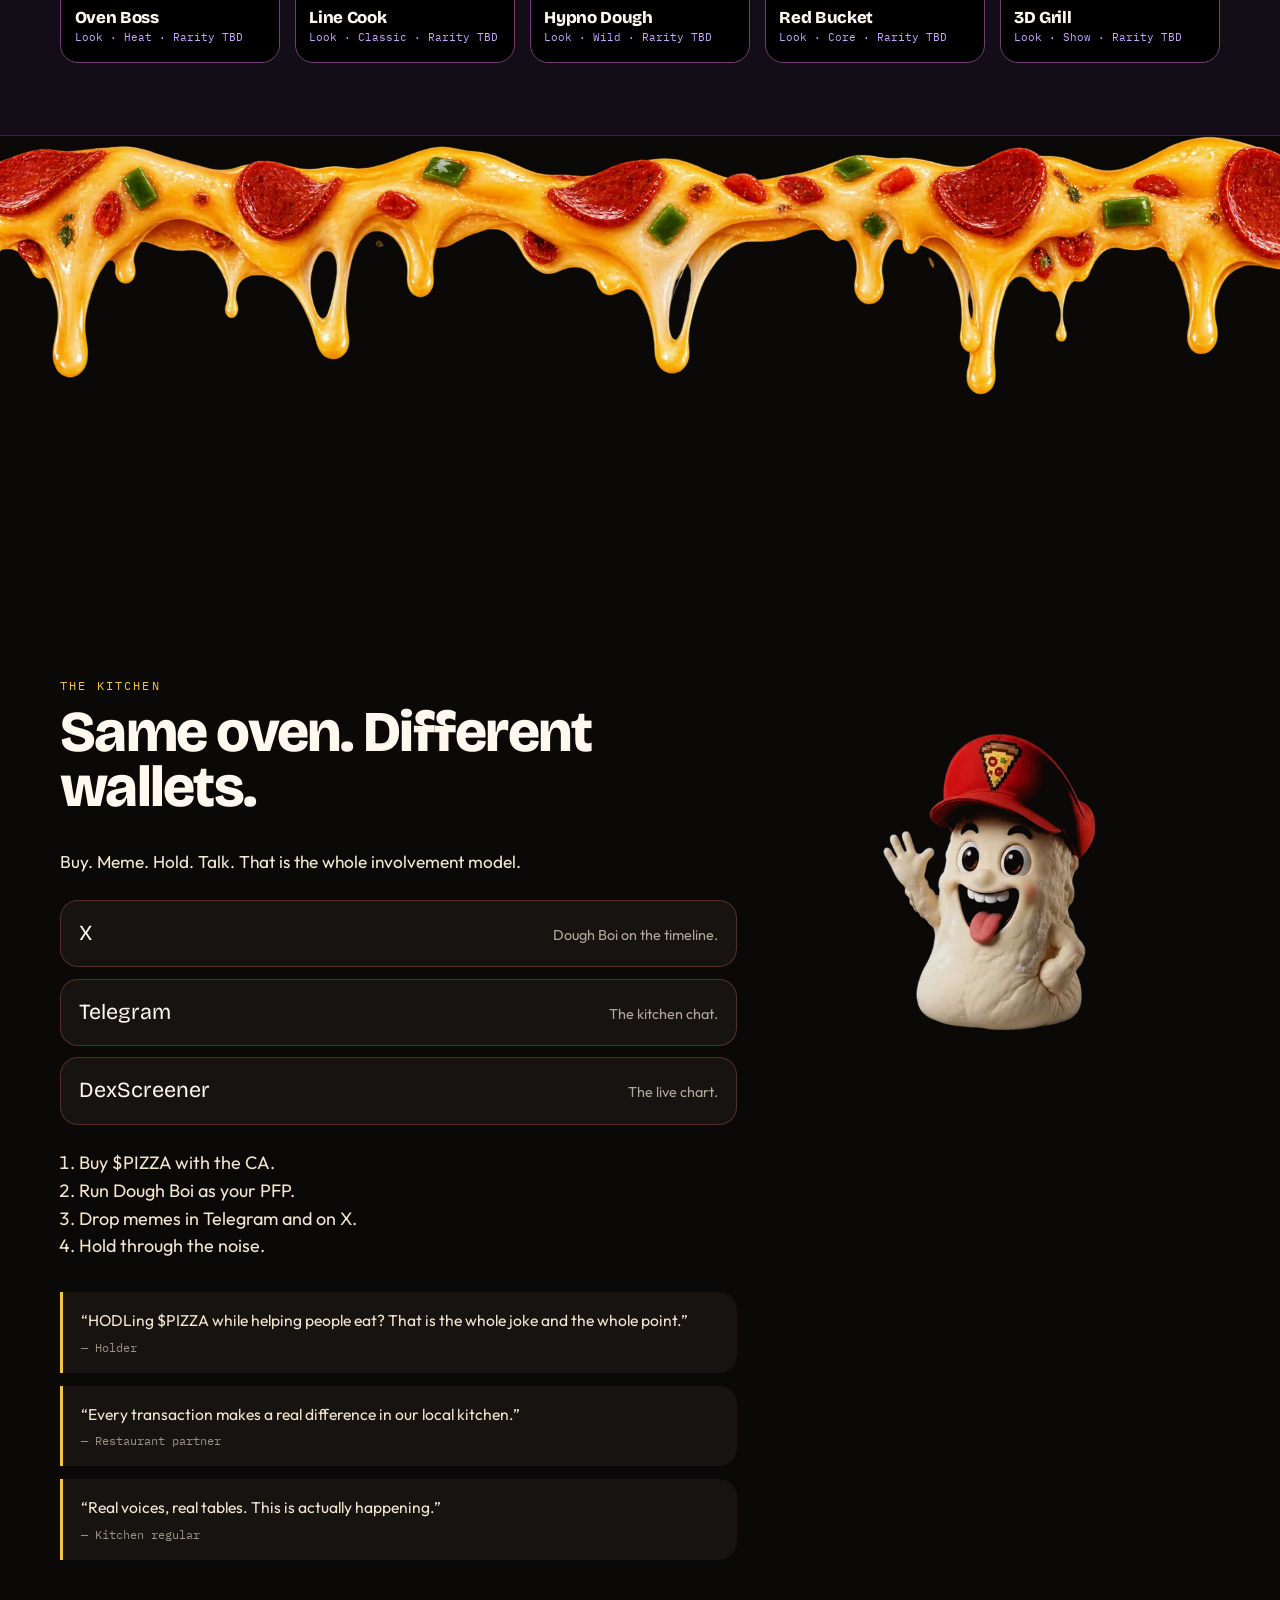
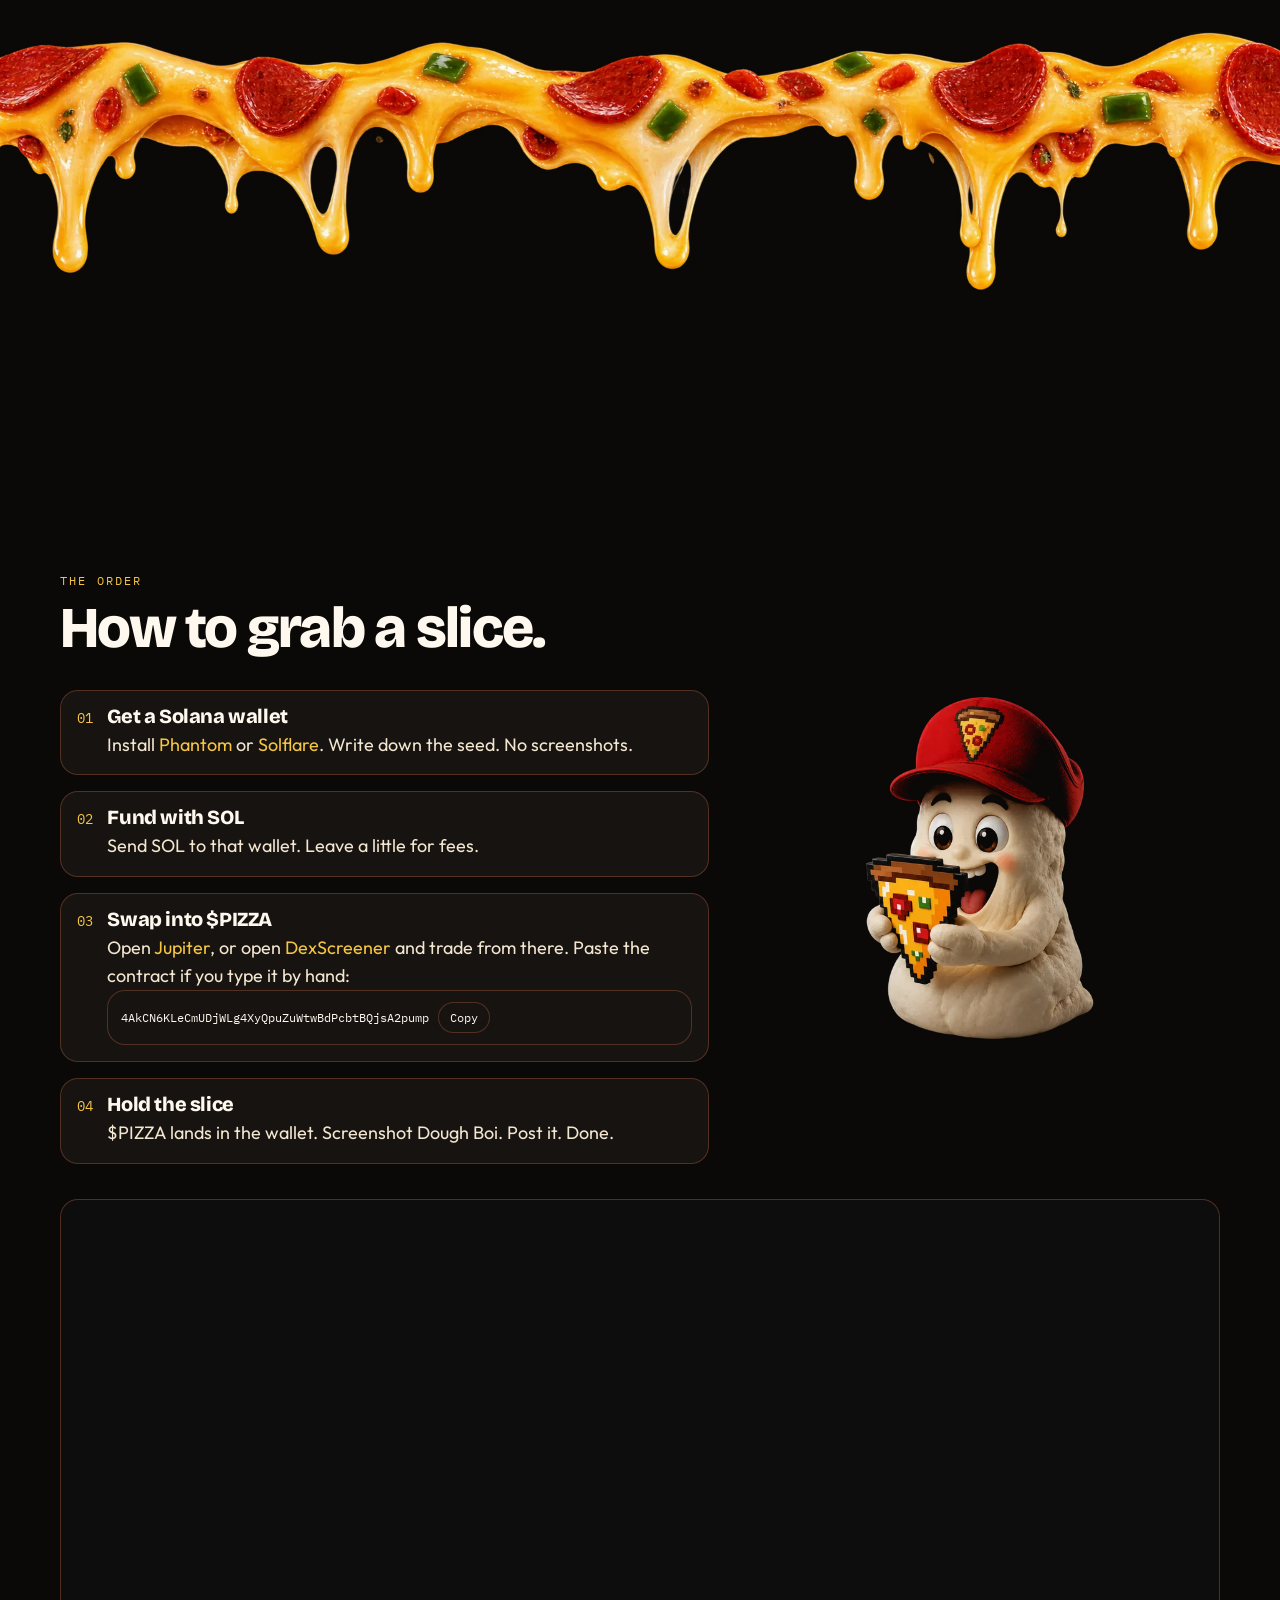
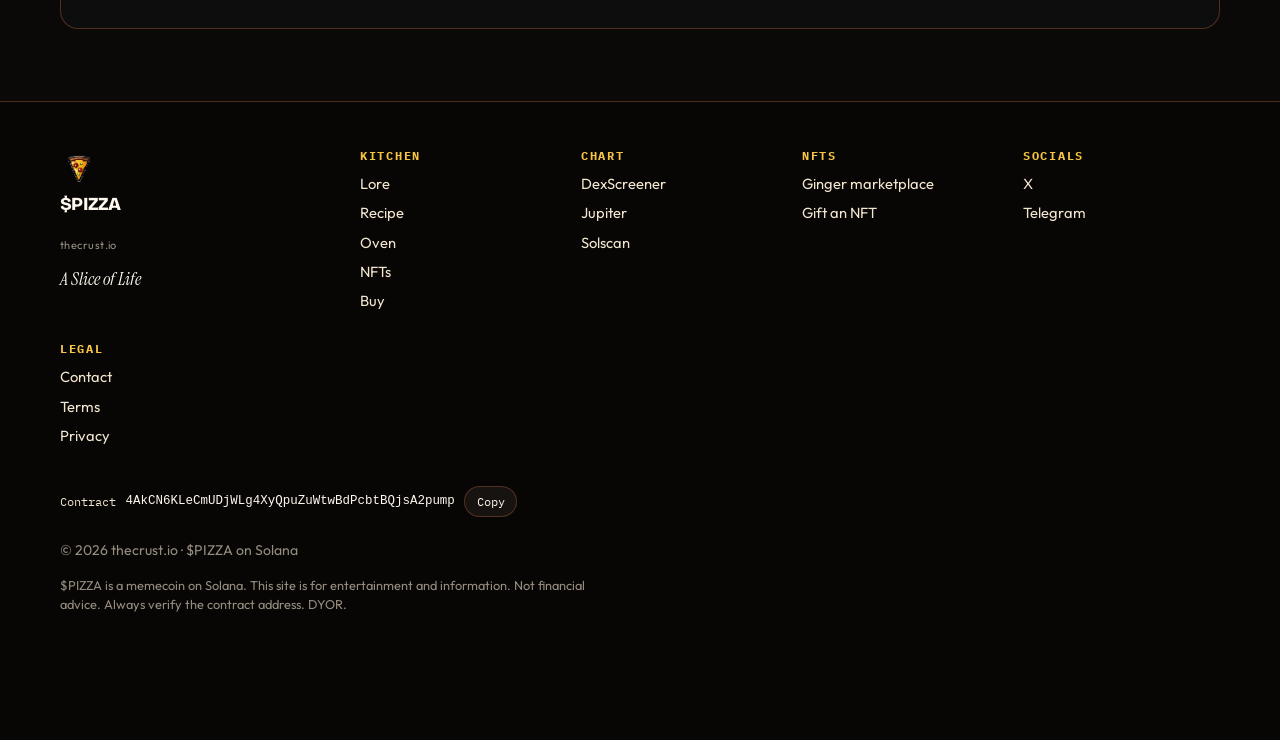
